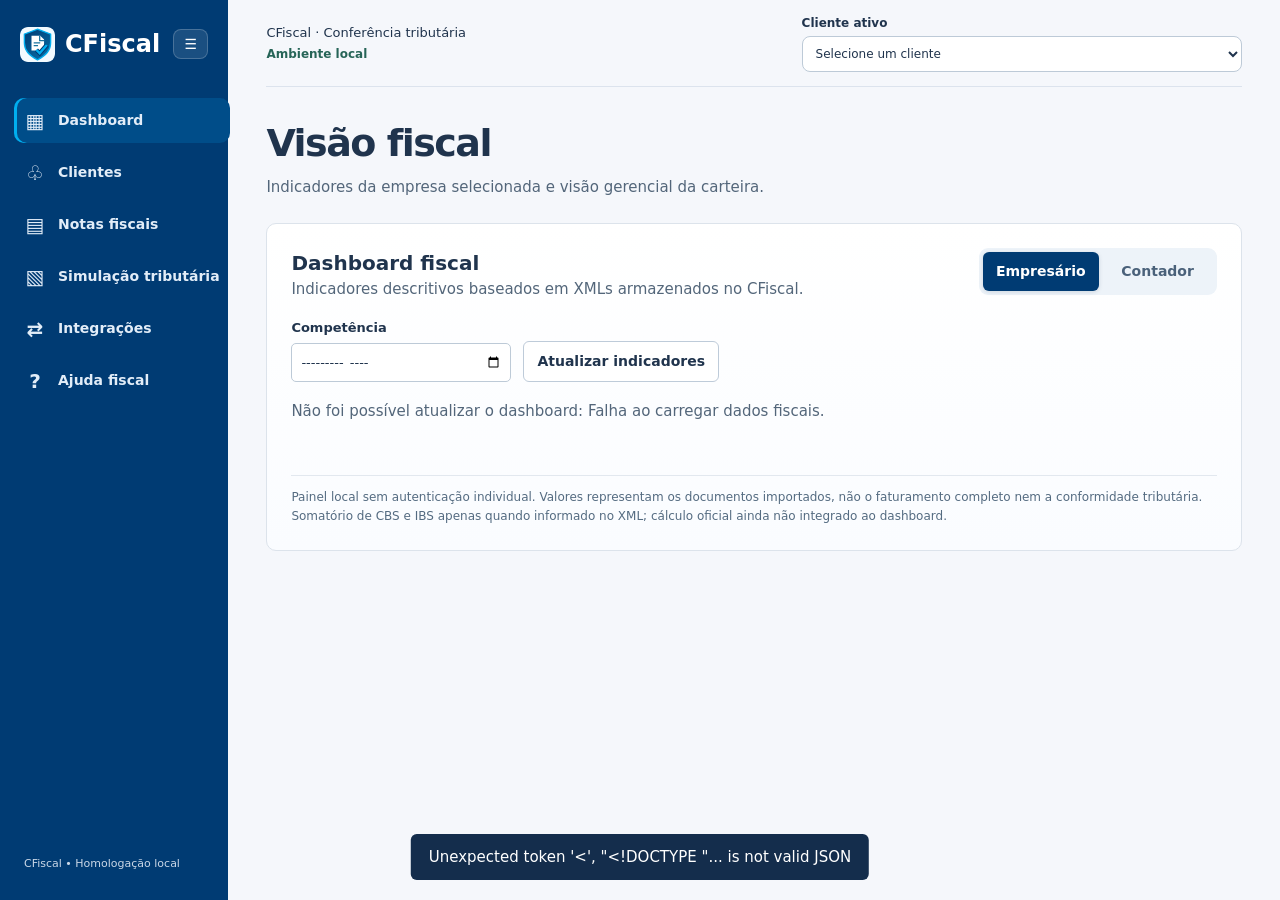
==== web/index.html @ ae5151ac "docs(ui): corrigir periodos RBT12 e referencia consult para janeiro 2027" ====
<!doctype html><html lang="pt-BR"><head><meta charset="utf-8"><meta name="viewport" content="width=device-width, initial-scale=1"><title>CFiscal | Dashboard</title><link rel="icon" href="marca.svg?v=2"><link rel="stylesheet" href="componentes/consult-tabs.css"><link rel="stylesheet" href="style.css"><script defer src="componentes/consult-tabs.js"></script><script defer src="app.js"></script><script defer src="dashboard.js"></script><script defer src="simulation.js"></script><script defer src="navigation.js"></script></head><body><aside id="sidebar" class="app-sidebar"><div class="brand"><img src="marca.svg?v=2" alt="Ícone CFiscal"><span class="brand-name">CFiscal</span><button type="button" id="sidebarToggle" title="Recolher ou expandir menu" aria-label="Recolher menu lateral" aria-expanded="true">☰</button></div><nav aria-label="Navegação principal"><a href="#painel" data-nav="painel"><span class="nav-icon">▦</span><span class="nav-label">Dashboard</span></a><a href="#clientes" data-nav="clientes"><span class="nav-icon">♧</span><span class="nav-label">Clientes</span></a><a href="#notas" data-nav="notas"><span class="nav-icon">▤</span><span class="nav-label">Notas fiscais</span></a><a href="#simulacao" data-nav="simulacao"><span class="nav-icon">▧</span><span class="nav-label">Simulação tributária</span></a><a href="#integracoes" data-nav="integracoes"><span class="nav-icon">⇄</span><span class="nav-label">Integrações</span></a><a href="ajuda.html" data-nav="ajuda"><span class="nav-icon">?</span><span class="nav-label">Ajuda fiscal</span></a></nav><small class="sidebar-foot">CFiscal • Homologação local</small></aside><main id="appMain"><header class="workspace-header"><div class="workspace-heading"><span>CFiscal · Conferência tributária</span><b>Ambiente local</b></div><label class="workspace-client">Cliente ativo <select id="clientSelect"><option value="">Selecione um cliente</option></select></label></header><section class="app-view" data-view="painel" id="view-painel" hidden><div class="page-heading"><h1>Visão fiscal</h1><p>Indicadores da empresa selecionada e visão gerencial da carteira.</p></div><section class="sheet dashboard" id="painel" aria-label="Dashboard fiscal"><div class="subhead dashboard-head"><div><h2 id="dashboardTitle">Dashboard fiscal</h2><p id="dashboardDescription">Indicadores descritivos baseados em XMLs armazenados no CFiscal.</p></div><div class="role-picker" aria-label="Visão profissional"><button type="button" id="roleBusiness" class="active" aria-pressed="true">Empresário</button><button type="button" id="roleAccountant" aria-pressed="false">Contador</button></div></div><div class="dashboard-tools"><label>Competência <input type="month" id="dashboardMonth"></label><button id="dashboardRefresh" type="button">Atualizar indicadores</button></div><p id="dashboardContext" role="status">Selecione um cliente para consultar os indicadores.</p><div id="dashboardCards" class="dashboard-cards"></div><div id="dashboardMonthList" class="dashboard-months"></div><div id="accountantClients" class="dashboard-clients" hidden></div><p class="dashboard-disclaimer">Painel local sem autenticação individual. Valores representam os documentos importados, não o faturamento completo nem a conformidade tributária. Somatório de CBS e IBS apenas quando informado no XML; cálculo oficial ainda não integrado ao dashboard.</p></section>
</section><section class="app-view" data-view="clientes" id="view-clientes" hidden><div class="page-heading"><h1>Gestão de clientes</h1><p>Cadastre emitentes e prepare a vinculação dos documentos fiscais.</p></div><section class="sheet" id="clientes"><div class="subhead"><div><h2>Clientes</h2><p>Cadastre a empresa emitente antes de importar suas notas. O vínculo é validado pelo CNPJ informado no XML.</p></div></div><form id="clientForm" class="client-form"><label>Razão social / nome do cliente<input name="nome" maxlength="150" required placeholder="Nome da empresa"></label><label>CNPJ<input name="cnpj" maxlength="18" required placeholder="00.000.000/0000-00"></label><button type="submit" class="primary">Cadastrar cliente</button></form><p id="clientInfo" role="status">Selecione um cliente para visualizar e importar notas. Documentos anteriores sem vínculo ficam em uma fila separada.</p></section>
</section><section class="app-view" data-view="notas" id="view-notas" hidden><section class="title"><div><h1>Conferência fiscal</h1><p>Importe notas de serviço e acompanhe a revisão por empresa.</p></div><div class="actions"><button id="demo">Carregar exemplos</button><button class="primary" id="import">Importar XMLs em lote</button><input hidden type="file" id="files" multiple accept=".xml,application/xml"></div></section>
<details id="receipts" class="sheet receipt" hidden><summary id="batchTitle">Resultado da importação</summary><ul id="batch"></ul></details>
<section class="sheet" id="legacySection" hidden><h2>Notas anteriores sem cliente</h2><p>Esta fila é exclusiva para organizar notas importadas antes do cadastro de clientes. Selecione o cliente com o mesmo CNPJ e use "Vincular" no detalhe da nota. A vinculação a CNPJ diferente é bloqueada.</p><button type="button" id="legacy">Ver notas sem vínculo</button><button type="button" id="backClient" hidden>Voltar ao cliente</button></section><div id="metrics" class="metrics"></div><section class="sheet"><div class="subhead"><div><h2>Fila de notas</h2><p>Conferência da soma do IBS estadual e municipal.</p></div><button id="export">Exportar CSV</button></div>
<div class="filters"><label>Emitente<select id="company"></select></label><label>Competência<input type="month" id="month"></label><label>Resultado<select id="status"><option value="">Todos os resultados</option><option>Valores coincidentes</option><option>Divergência</option><option>Dados insuficientes</option></select></label><label>Revisão<select id="workflow"><option value="">Todas as situações</option><option>Aberta</option><option>Em análise</option><option>Concluída</option><option>Reaberta</option></select></label></div>
<div class="tablewrap"><table><thead><tr><th>Nota / empresa</th><th>Competência</th><th>IBS declarado</th><th>Resultado</th><th>Revisão</th><th></th></tr></thead><tbody id="rows"></tbody></table></div><p id="empty"></p></section>
</section><section class="app-view" data-view="simulacao" id="view-simulacao" hidden>
<div class="page-heading"><h1>Simulação tributária</h1><p>Prepare as informações da empresa para comparar cenários tributários de 2027.</p></div>
<section class="sheet" id="simulationRoadmap"><h2>Etapas do estudo tributário</h2><p>Preencha e salve os dados. O diagnóstico indica o que pode ser calculado e o que ainda depende da contabilidade.</p><div class="sim-steps"><button type="button" data-simstep="dados" class="active">1. Informações da empresa</button><button type="button" data-simstep="diagnostico">2. Diagnóstico e pendências</button><button type="button" data-simstep="resultados">3. Resultados e cenários</button></div><div id="simulationProgress" class="simulation-progress" role="status">Selecione a empresa e informe os dados disponíveis.</div></section>
<section class="sheet sim-panel" data-sim-panel="dados"><div class="subhead"><div><h2>Dados da empresa</h2><p>Informações locais, vinculadas ao cliente selecionado no cabeçalho. Não são extraídas automaticamente de uma única NFS-e.</p></div></div>
<div class="simulation-explain"><strong>Referência para testar com a Consult Services</strong><p>Você informou faturamento de R$ 13.000 por mês durante 2026, sem empregados e sem retirada de pró-labore. Isso permite projetar R$ 156.000 para o ano de 2027. Para o RBT12 de janeiro/2027, confirme separadamente a receita de dezembro/2025 a novembro/2026.</p><button type="button" id="simulationExample" class="sim-reference-button">Usar esses valores como hipótese</button><p><small>O exemplo preenche somente receita, projeção, equipe e pró-labore. Folha elegível, despesas e enquadramento da atividade permanecem pendentes. Não é uma confirmação contábil.</small></p></div>
<div id="simulationWarnings" class="simulation-warning" role="alert" hidden></div>
<div class="simulation-explain"><strong>Como preencher este estudo?</strong><p>Informe os dados dos últimos 12 meses e as projeções da empresa. O sistema explica cada parâmetro e não presume que uma única nota represente todo o faturamento.</p><p>Os valores devem ser confirmados com os relatórios contábeis e o PGDAS-D antes de qualquer decisão tributária.</p></div>
<form id="simulationForm" class="simulation-form">
<label>Competência de referência para RBT12 <span class="field-hint">Para competências de 2027, a referência legal considera os 12 meses anteriores ao mês imediatamente precedente à apuração. Janeiro/2027 utiliza dezembro/2025 a novembro/2026. Não copie automaticamente a receita anual de 2026.</span><input name="competencia_referencia" type="month" value="2027-01"></label>
<label>Atividade sujeita ao Fator R? <span class="field-hint">A aplicação depende da atividade efetivamente prestada, do CNAE e do anexo tributário confirmado por profissional habilitado. Não presumimos pelo texto da NFS-e.</span><select name="atividade_fator_r"><option value="nao_confirmado">A confirmar com a contabilidade</option><option value="sim">Sim, confirmado</option><option value="nao">Não, confirmado</option></select></label>
<label>Regime confirmado para o estudo <span class="field-hint">Regime cadastral ou de apuração confirmado pelo contador, não apenas o indicado no XML.</span><select name="regime_confirmado"><option value="nao_confirmado">Ainda não confirmado</option><option value="simples">Simples Nacional</option><option value="presumido">Lucro Presumido</option><option value="real">Lucro Real</option></select></label>
<label>Receita bruta acumulada em 12 meses (RBT12, R$)<span class="field-hint">Receita do período legal de referência exibido no topo da tela. Em janeiro/2027, dezembro/2025 a novembro/2026. Confira outras receitas e o demonstrativo contábil.</span><input name="receita_12m" type="number" min="0" step="0.01" placeholder="Informe o RBT12"></label>
<label>Faturamento projetado em 2027 (R$)<span class="field-hint">Previsão anual para comparar cenários. É uma hipótese, não um faturamento já realizado.</span><input name="receita_prevista_2027" type="number" min="0" step="0.01" placeholder="Projeção anual"></label>
<label>Folha elegível acumulada em 12 meses (R$)<span class="field-hint">Total usado para estudar o Fator R, incluindo pró-labore e encargos elegíveis quando aplicáveis. Informe a soma completa, sem duplicar o pró-labore.</span><input name="folha_12m" type="number" min="0" step="0.01" placeholder="Conforme apuração contábil"></label>
<label>Despesas acumuladas em 12 meses (R$)<span class="field-hint">Despesas relevantes para o estudo, a serem classificadas com a contabilidade. Nem toda despesa gera crédito tributário.</span><input name="despesas_12m" type="number" min="0" step="0.01" placeholder="Para avaliação futura de elegibilidade"></label>
<label>Situação da equipe <span class="field-hint">Ajuda a entender se existe folha de empregados além do pró-labore dos sócios.</span><select name="estrutura_equipe"><option value="nao_informado">Ainda não informado</option><option value="so_socios">Somente sócios, sem empregados</option><option value="com_funcionarios">Com empregados</option></select></label>
<label>Pró-labore bruto mensal (R$)<span class="field-hint">Remuneração mensal dos sócios pelo trabalho. Não é distribuição de lucros nem receita da empresa.</span><input name="prolabore_mensal" type="number" min="0" step="0.01" placeholder="Informe o valor bruto mensal"></label>
<div class="simulation-explain simulation-wide"><strong>Fator R, quando aplicável à atividade</strong><p>Em linhas gerais, a relação entre folha elegível e receita bruta dos últimos 12 meses influencia o enquadramento de determinadas atividades nos Anexos III ou V. A referência de 28% não equivale à alíquota de imposto nem indica um pró-labore obrigatório.</p><p>O CFiscal usa apenas a folha total informada para essa estimativa. O pró-labore é coletado separadamente para conferência, sem ser somado novamente.</p><div id="factorPreview" class="factor-preview" role="status" aria-live="polite">Preencha RBT12 e folha elegível para visualizar a proporção informativa.</div><small>Um resultado igual ou superior a 28% não confirma, por si só, que sua atividade esteja sujeita ao Fator R ou que o Anexo III seja aplicável. Consulte seu contador. Quando a folha é zero, podem existir regras específicas de apuração.</small><p><a href="https://normas.receita.fazenda.gov.br/sijut2consulta/link.action?idAto=92278" target="_blank" rel="noopener noreferrer">Resolução CGSN 140/2018, regras do Fator R</a> · <a href="https://www8.receita.fazenda.gov.br/SimplesNacional/Arquivos/manual/PerguntaoSN.pdf" target="_blank" rel="noopener noreferrer">Perguntas e Respostas do Simples Nacional</a></p></div>
<div class="simulation-actions"><button type="submit" class="primary" id="simulationSave">Salvar informações</button><button type="button" id="simulationReload">Recarregar</button><button type="button" data-sim-next="diagnostico">Ver diagnóstico</button></div>
</form><p id="simulationInfo" role="status"></p></section>
<section class="sheet sim-panel" data-sim-panel="diagnostico" hidden><h2>Diagnóstico da empresa e próximos passos</h2><p>Esta análise usa os parâmetros inseridos e não substitui os relatórios oficiais do PGDAS-D.</p><div id="simulationDiagnosis" class="sim-diagnosis" aria-live="polite"></div><div class="simulation-actions"><button type="button" data-sim-next="dados">Editar parâmetros</button><button type="button" class="primary" data-sim-next="resultados">Ver resultados disponíveis</button></div></section>
<section class="sheet sim-panel" data-sim-panel="resultados" hidden><h2>Resultados do estudo | 2027</h2><div id="simulationResults" class="sim-results" aria-live="polite"></div><h2>Comparação de regimes | 2027</h2><p>O CFiscal ainda precisa confirmar enquadramento, fator R quando aplicável, tributos sobre receita e lucro, créditos, opções de IBS/CBS e memória de cálculo antes de apresentar valores devidos.</p><div id="simulationScenarios" class="scenario-grid"></div><p class="dashboard-disclaimer">Nenhum valor de imposto ou economia é calculado nesta etapa. O XML original da empresa permanece intacto. A indicação de regime no documento de 2026 não confirma a situação cadastral efetiva em 2027.</p><div class="simulation-actions"><button type="button" data-sim-next="dados">Editar informações</button><button type="button" data-sim-next="diagnostico">Ver pendências</button></div></section>
</section><section class="app-view" data-view="integracoes" id="view-integracoes" hidden><div class="page-heading"><h1>Integrações fiscais</h1><p>Consulte os recursos de cálculo e geração de DANFSe disponíveis no ambiente local.</p></div><details id="integracoes" class="sheet"><summary>Integrações locais da Receita</summary><p>As calculadoras de Regime Regular e Simples Nacional podem ser acionadas na aba Motores de cada nota. O DANFSe usa o XML original para gerar o PDF. Para iniciar os serviços, consulte INTEGRACOES.md no pacote.</p></details>
</section></main><dialog id="drawer"><div class="subhead"><div><small>Documento fiscal</small><h2 id="detailTitle"></h2></div><button id="close" aria-label="Fechar detalhes">Fechar</button></div>
<div class="cs-tabs" data-consult-tabs><div class="cs-tabs__nav" role="tablist" aria-label="Detalhes da nota">
<button class="cs-tabs__tab" id="t1" role="tab" aria-controls="p1" aria-selected="true">Conferência</button><button class="cs-tabs__tab" id="t2" role="tab" aria-controls="p2">Revisão</button><button class="cs-tabs__tab" id="t3" role="tab" aria-controls="p3">Motores</button></div>
<section class="cs-tabs__panel" role="tabpanel" id="p1" aria-labelledby="t1"><div id="overview"></div><button id="print">Imprimir conferência</button> <button id="pdf">Baixar DANFSe em PDF</button></section>
<section class="cs-tabs__panel" role="tabpanel" id="p2" aria-labelledby="t2" hidden><form id="review"><label>Responsável<input name="responsavel" maxlength="100" required></label><label>Situação<select name="situacao"><option>Em análise</option><option>Concluída</option><option>Reaberta</option></select></label><label>Comentário<textarea name="comentario" maxlength="2000" required></textarea></label><button class="primary">Salvar revisão</button></form><h3>Histórico da revisão</h3><div id="history"></div></section>
<section class="cs-tabs__panel" role="tabpanel" id="p3" aria-labelledby="t3" hidden><p>Os motores consultam os serviços locais da Calculadora de Tributos para a operação selecionada. Eles não validam automaticamente a autenticidade da NFS-e nem determinam o melhor regime empresarial. A consulta exige premissas fiscais confirmadas e pode retornar cálculo simulado.</p><form id="engine"><label>Motor<select id="motor"><option value="regular">Regime Regular</option><option value="simples">Simples Nacional</option></select></label><p id="assumptions"></p><div id="fields" class="fields"></div><button class="primary">Consultar motor local</button></form><div id="evidence"></div></section></div><p id="detailMessage" role="status"></p></dialog><div id="toast" role="status"></div></body></html>
---- web/componentes/consult-tabs.css ----
/* RT-018: abas de formulário. Sem dependências externas. */
.cs-tabs{--cs-primary:#496fc4;--cs-border:#dde3eb;--cs-muted:#f7f9fc;--cs-text:#24364d;color:var(--cs-text);border:1px solid var(--cs-border);border-radius:10px;background:#fff;min-width:0;overflow:hidden}
.cs-tabs__nav{display:flex;gap:3px;overflow-x:auto;scrollbar-width:thin;padding:16px 18px 0;border-bottom:1px solid var(--cs-border);background:#fafbfd}
.cs-tabs__tab{white-space:nowrap;flex-shrink:0;min-height:38px;padding:9px 14px;border:1px solid var(--cs-border);border-bottom:0;border-radius:5px 5px 0 0;background:#f4f6f9;color:#31445e;font:inherit;font-size:13px;cursor:pointer}
.cs-tabs__tab[aria-selected="true"]{background:#fff;color:var(--cs-primary);font-weight:700;box-shadow:inset 0 3px 0 var(--cs-primary)}
.cs-tabs__tab:focus-visible{outline:3px solid #94b9ff;outline-offset:-3px}
.cs-tabs__panel{padding:22px 24px 24px}
.cs-tabs__panel[hidden]{display:none!important}
.cs-tabs__grid{display:grid;grid-template-columns:repeat(12,minmax(0,1fr));gap:16px}
.cs-tabs__field{grid-column:span 6;min-width:0}
.cs-tabs__field--full{grid-column:1/-1}
.cs-tabs__field--third{grid-column:span 4}
.cs-tabs__field label{display:block;margin-bottom:7px;font-size:12px;font-weight:650}
.cs-tabs__field input,.cs-tabs__field select,.cs-tabs__field textarea{width:100%;min-height:38px;padding:9px 11px;border:1px solid #cfd9e6;border-radius:5px;background:#fff;font:inherit;font-size:13px;color:#24364d}
.cs-tabs__field textarea{min-height:94px;resize:vertical}
.cs-tabs__field :is(input,select,textarea):focus-visible{outline:2px solid #9cbcf4;outline-offset:1px}
.cs-tabs__hint{font-size:12px;color:#6d7b8e;margin-top:6px}
.cs-tabs__actions{display:flex;justify-content:flex-end;flex-wrap:wrap;gap:10px;margin-top:24px;padding-top:16px;border-top:1px solid var(--cs-border)}
.cs-tabs__action{border:1px solid #b8c9df;background:#fff;color:#244b86;padding:10px 18px;border-radius:6px;font:inherit;cursor:pointer}
.cs-tabs__action--primary{color:white;background:#315fad;border-color:#315fad}
.cs-tabs__action:focus-visible{outline:3px solid #94b9ff}
.cs-tabs__skeleton{animation:cs-tabs-pulse 1.25s ease-in-out infinite alternate;background:#eef0f3;border-radius:5px;height:38px}
.cs-tabs__skeleton--label{height:12px;width:110px;margin-bottom:8px}
.cs-tabs__skeleton--large{height:150px}
@keyframes cs-tabs-pulse{to{opacity:.52}}
@media(max-width:650px){.cs-tabs__nav{padding:12px 12px 0}.cs-tabs__panel{padding:16px 14px}.cs-tabs__field,.cs-tabs__field--third{grid-column:1/-1}.cs-tabs__actions{justify-content:stretch}.cs-tabs__action{flex:1}}
@media(prefers-reduced-motion:reduce){.cs-tabs__skeleton{animation:none}}
---- web/style.css ----
:root{--consult-primary:#003B73;--consult-accent:#00AEEF}
*{box-sizing:border-box}body{margin:0;background:#f5f7fb;color:#20344d;font:15px/1.5 system-ui,Segoe UI,sans-serif}aside{position:fixed;inset:0 auto 0 0;width:212px;background:var(--consult-primary);color:white;padding:30px 18px;display:flex;flex-direction:column}.brand{display:flex;align-items:center;gap:10px;font-size:26px;font-weight:730}.brand img{width:39px}nav{margin-top:44px}nav a{display:block;color:#e2edf8;text-decoration:none;padding:10px;border-radius:7px;font-size:14px}nav a[aria-current]{background:#004d89}aside small{margin:auto 10px 0;color:#c9d7e7}main{margin-left:212px;padding:0 clamp(18px,3vw,52px) 48px;max-width:1600px}header,.title,.subhead,.actions{display:flex;align-items:center;justify-content:space-between;gap:12px}header{padding:19px 0;border-bottom:1px solid #dce3ed;font-size:13px}header b{font-weight:550;color:#266457}.title{padding:30px 0 24px}h1,h2,h3,p{margin:0}h1{font-size:clamp(26px,3vw,38px);letter-spacing:-.04em}h2{font-size:20px}h3{font-size:16px;margin:20px 0 10px}p,small{color:#53667a}button,input,select,textarea{font:inherit;color:inherit}button{padding:9px 13px;background:white;border:1px solid #becbd9;border-radius:6px;cursor:pointer;font-weight:600;font-size:14px}button:hover{border-color:#496fc4}button:disabled{opacity:.55;cursor:wait}.primary{background:var(--consult-primary);color:white;border-color:var(--consult-primary)}.metrics{display:grid;grid-template-columns:repeat(4,1fr);gap:14px;margin-bottom:22px}.metric,.sheet{background:white;border:1px solid #dce3eb;border-radius:10px}.metric{padding:16px 18px;border-top:3px solid var(--tone)}.metric strong{display:block;font-size:29px}.metric span{font-size:13px;color:#44566d}.sheet{padding:20px;margin-top:16px}.filters,.fields{display:grid;grid-template-columns:repeat(4,minmax(0,1fr));gap:12px}.filters{margin:20px 0}.fields{grid-template-columns:repeat(2,minmax(0,1fr))}label{display:grid;gap:5px;font-size:13px;font-weight:600}input,select,textarea{width:100%;border:1px solid #bdcad7;border-radius:5px;background:white;padding:8px;font-weight:400}textarea{min-height:80px}.tablewrap{overflow:auto}table{border-collapse:collapse;width:100%;white-space:nowrap;text-align:left}th,td{padding:11px 8px;border-bottom:1px solid #e2e8ef;font-size:14px}th{font-size:12px;color:#53667a;background:#f7f9fc}td small{display:block}.pill{display:inline-block;padding:3px 8px;background:#e7f4ed;color:#205d42;border-radius:5px;font-size:12px;font-weight:650}.warn{background:#fff1d7;color:#7c4b03}.missing{background:#edf0f7;color:#435472}#empty{padding:12px;font-size:14px}summary{cursor:pointer;font-weight:600}details p{margin-top:10px}dialog{position:fixed;inset:0 0 0 auto;margin:0;border:0;border-left:1px solid #bccbdc;height:100dvh;max-height:100dvh;width:min(610px,100%);max-width:100%;padding:22px;color:inherit}dialog::backdrop{background:#14284166}dialog>.subhead{margin-bottom:20px}form{display:grid;gap:12px}dl{display:grid;grid-template-columns:1fr 1fr;gap:8px}dt{color:#53667a}dd{margin:0;overflow-wrap:anywhere}pre{white-space:pre-wrap;overflow-wrap:anywhere;background:#f6f8fc;padding:10px}.event{padding:10px 0;border-top:1px solid #dce3eb}.event p{white-space:pre-wrap}#toast:not(:empty){position:fixed;bottom:20px;left:50%;transform:translateX(-50%);background:#142d4c;color:white;padding:12px 18px;border-radius:6px}#detailMessage{margin:12px 0;color:#79471c}button:focus-visible,a:focus-visible,summary:focus-visible{outline:3px solid #6199ec}
@media(max-width:930px){aside{position:static;width:100%;padding:12px 18px;flex-direction:row;align-items:center;justify-content:space-between}aside small,nav a[href="#integracoes"]{display:none}nav{margin:0}main{margin:0}.title{flex-wrap:wrap}.filters,.metrics{grid-template-columns:repeat(2,1fr)}}@media(max-width:550px){.title,.subhead{align-items:flex-start;flex-wrap:wrap}.sheet{padding:12px}.fields{grid-template-columns:1fr}.brand{font-size:21px}.actions{flex-wrap:wrap}.metric{padding:10px}.metrics{gap:8px}}

@media print{body{background:white}body>aside,body>main,#toast,dialog button,.cs-tabs__nav,#p2,#p3,#detailMessage{display:none!important}dialog[open]{position:static;display:block;inset:auto;width:100%;height:auto;border:0;overflow:visible}dialog::backdrop{background:white}.cs-tabs{border:0}#p1{display:block!important}dialog .subhead:before{content:"CFiscal · Ficha de conferência interna";font-weight:bold}}

nav a[aria-current]{box-shadow:inset 3px 0 var(--consult-accent)}.cs-tabs{--cs-primary:var(--consult-primary)}.brand img{border-radius:8px}.primary:hover{background:#004c8c}.receipt{border-left:4px solid var(--consult-accent);margin:0 0 18px}.receipt li{display:flex;align-items:center;justify-content:space-between;gap:12px;padding:6px 0}.receipt ul{padding:0}.help{max-width:1120px}.help .sheet{padding:clamp(16px,3vw,30px)}.help p,.help li{max-width:82ch}.help p+p,.help li+li{margin-top:8px}.help h2{color:var(--consult-primary)}.help a{color:var(--consult-primary)}.help dl{grid-template-columns:minmax(140px,1fr) 3fr}.help dt{font-weight:650}.help dd{padding-bottom:10px}
@media(max-width:930px){nav{display:flex;flex-wrap:wrap}nav a{font-size:13px;padding:7px}}@media(max-width:550px){.help dl{display:block}nav a{font-size:12px}.receipt li{align-items:flex-start;flex-wrap:wrap}}

.client-form{display:grid;grid-template-columns:2fr 1.3fr auto;gap:12px;align-items:end;margin:16px 0}.client-form button{min-height:39px}#clientInfo{margin:8px 0 4px}#legacySection{border-left:4px solid #b7c6d8}#legacySection button{margin:12px 8px 0 0}@media(max-width:750px){.client-form{grid-template-columns:1fr}.client-form button{width:100%}}

.dashboard{margin:18px 0 22px;padding:24px;background:linear-gradient(180deg,#ffffff,#fafcff)}
.dashboard-head{align-items:start;flex-wrap:wrap}.role-picker{display:flex;gap:4px;background:#edf3f9;padding:4px;border-radius:9px}
.role-picker button{border:0;background:transparent;color:#4a617a;min-width:110px}.role-picker button.active{background:#003B73;color:#fff;box-shadow:0 1px 4px #17314c25}
.dashboard-tools{display:flex;align-items:end;gap:12px;margin:18px 0}.dashboard-tools label{width:min(220px,100%)}
.dashboard-cards{display:grid;grid-template-columns:repeat(4,minmax(0,1fr));gap:12px;margin:18px 0}
.dash-card{display:flex;flex-direction:column;gap:7px;text-align:left;border:1px solid #dce5ee;border-radius:10px;padding:15px;min-height:113px;background:#fff}
.dash-card span{font-size:12px;color:#456078}.dash-card strong{font-size:clamp(19px,2vw,27px);line-height:1.2;overflow-wrap:anywhere}
.dash-card small{font-size:11px;color:#6a7e90}.dashboard-months{overflow:auto}.dashboard-months h3,.dashboard-clients h3{margin:18px 0 9px}
.dashboard-clients{overflow:auto}.dashboard-disclaimer{font-size:12px;line-height:1.6;border-top:1px solid #e2e8ef;margin-top:16px;padding-top:12px;color:#546b81}
@media(max-width:1150px){.dashboard-cards{grid-template-columns:repeat(2,minmax(0,1fr))}}
@media(max-width:650px){.dashboard{padding:14px}.dashboard-cards{grid-template-columns:repeat(2,minmax(0,1fr))}.role-picker{width:100%}.role-picker button{flex:1}.dashboard-tools{flex-wrap:wrap}}

.diagnosis-box{border:1px solid #bcd1e1;background:#f5f9fc;border-left:4px solid #1470a7;border-radius:9px;padding:16px;margin:0 0 18px}
.diagnosis-box h3{margin:0 0 8px}.diagnosis-box h3:not(:first-child){margin-top:16px}.diagnosis-box>strong{display:block;font-size:16px;margin-bottom:7px;color:#203b56}
.diagnosis-box p{line-height:1.6}.diagnosis-box dl{font-size:13px;margin:16px 0}.diagnosis-box dt{font-weight:600}.diagnosis-box dd{padding-bottom:6px}
.diagnosis-atencao{border-left-color:#d58e22;background:#fff9ed}.diagnosis-revisao{border-left-color:#8c6bb0;background:#faf8ff}
.diagnosis-sources{display:grid;gap:7px;font-size:13px;margin-top:15px;border-top:1px solid #d8e4ed;padding-top:10px}
.diagnosis-sources a{color:#075c91;overflow-wrap:anywhere}

/* Navegação de produto: telas independentes e sidebar adaptativa (UX-NAV-01) */
.app-view[hidden]{display:none!important}
.app-sidebar{width:228px;transition:width .2s ease;padding:24px 14px}
.app-sidebar .brand{display:flex;align-items:center;gap:10px;white-space:nowrap;padding:2px 6px}
.brand-name{font-size:24px}.app-sidebar .brand img{width:35px}
#sidebarToggle{margin-left:auto;background:rgba(255,255,255,.10);color:white;border:1px solid rgba(255,255,255,.2);border-radius:8px;padding:7px 10px;line-height:1}
.app-sidebar nav{margin-top:34px;display:grid;gap:7px}.app-sidebar nav a{display:flex;align-items:center;gap:12px;border-radius:10px;padding:12px 10px;font-weight:550}
.nav-icon{font-size:20px;line-height:1;width:22px;text-align:center;flex-shrink:0}.nav-label{white-space:nowrap}
.app-sidebar .sidebar-foot{margin:auto 10px 4px;font-size:11px}
body:not(.sidebar-collapsed) #appMain{margin-left:228px}
.sidebar-collapsed .app-sidebar{width:72px;padding:24px 9px}
.sidebar-collapsed .brand{justify-content:center;padding:0}.sidebar-collapsed .brand-name,.sidebar-collapsed .nav-label,.sidebar-collapsed .sidebar-foot{display:none}
.sidebar-collapsed .app-sidebar .brand img{display:none}
.sidebar-collapsed #sidebarToggle{margin:0 auto}
.sidebar-collapsed .app-sidebar nav a{justify-content:center;padding:12px 6px}
.sidebar-collapsed #appMain{margin-left:72px}
.workspace-header{padding:14px 0;gap:18px;min-height:77px}
.workspace-heading{display:grid;gap:3px}.workspace-heading b{font-size:12px}
.workspace-client{width:min(440px,48%);display:grid;gap:4px;font-size:12px}
.workspace-client select{padding:9px;border-radius:8px}
.page-heading{padding:28px 0 12px}.page-heading p{margin-top:4px}
.app-view > .sheet{margin-top:10px}
#view-notas > .title{padding:24px 0 12px}
#view-notas > .metrics{margin-top:18px}
#view-painel .dashboard{margin-top:12px}
#view-clientes .client-form{max-width:950px}
@media(max-width:930px){
  .app-sidebar{position:sticky;top:0;inset:auto;width:100%;flex-direction:row;padding:10px 14px;z-index:10}
  .app-sidebar nav{margin:0;display:flex;gap:4px;flex-wrap:wrap}
  .app-sidebar nav a{padding:8px}.sidebar-collapsed .app-sidebar{width:100%;padding:10px 14px}
  .sidebar-collapsed .app-sidebar .brand img{display:block}
  .sidebar-collapsed .app-sidebar nav a{padding:8px}
  .sidebar-collapsed .nav-label{display:inline}
  .sidebar-collapsed #appMain,body:not(.sidebar-collapsed) #appMain{margin-left:0}
  .workspace-header{flex-wrap:wrap}.workspace-client{width:min(460px,100%)}
}
@media(max-width:600px){
  .app-sidebar{align-items:flex-start;flex-direction:column;gap:8px}
  .app-sidebar nav{width:100%;display:flex;flex-wrap:wrap}
  .app-sidebar nav a{font-size:12px;padding:7px}
  .nav-icon{font-size:15px;width:15px}
  .sidebar-collapsed .app-sidebar nav a .nav-label{display:inline}
  .page-heading{padding:16px 0 10px}
}

.simulation-form{display:grid;grid-template-columns:repeat(2,minmax(0,1fr));gap:15px;margin:20px 0}
.simulation-actions{display:flex;gap:8px;align-items:end;grid-column:1/-1}
#simulationInfo{padding:10px 0;font-size:13px}
.scenario-grid{display:grid;grid-template-columns:repeat(2,minmax(0,1fr));gap:12px;margin:18px 0}
.scenario-card{background:#f7f9fc;border:1px solid #dce3eb;border-radius:10px;padding:16px}
.scenario-card h3{margin:0 0 7px;color:#003b73}.scenario-card p{font-size:13px;line-height:1.5}
.scenario-card small{display:block;margin-top:12px;font-size:12px;color:#6a7786}
.sensitive-service{margin-top:14px;border:1px solid #d9e2eb;padding:12px;border-radius:8px}
.sensitive-service p{white-space:pre-wrap;overflow-wrap:anywhere}
@media(max-width:650px){.simulation-form,.scenario-grid{grid-template-columns:1fr}}

.simulation-form .field-hint{display:block;font-size:12px;line-height:1.5;color:#556a80;font-weight:400;margin:3px 0 4px}
.simulation-explain{padding:15px;border:1px solid #c7dce9;border-radius:10px;background:#f3f8fc;margin:16px 0}
.simulation-explain p{margin-top:8px;line-height:1.55;font-size:13px}
.simulation-wide{grid-column:1/-1;margin:4px 0}.simulation-explain small{display:block;margin-top:9px;color:#526b80}
.factor-preview{margin-top:12px;padding:12px;background:white;border-radius:8px;border:1px solid #d4e0ec;font-weight:600;color:#1a4869}

/* Fluxo guiado da simulação tributária */
.sim-steps{display:flex;gap:8px;flex-wrap:wrap;margin:14px 0}
.sim-steps button{border-radius:9px;padding:10px 14px;background:#edf3f8;color:#194164;border:1px solid #d3dfea}
.sim-steps button.active{background:#003b73;color:white;border-color:#003b73}
.simulation-progress{font-size:13px;padding:10px 12px;border:1px solid #d6e4ee;border-radius:8px;background:#f6f9fd}
.sim-panel[hidden]{display:none!important}
.sim-diagnosis,.sim-results{display:grid;grid-template-columns:repeat(2,minmax(0,1fr));gap:12px;margin:17px 0}
.sim-check{border:1px solid #d7e1eb;border-radius:10px;padding:15px;background:#fafcff;min-width:0}
.sim-check strong{display:block;font-size:14px}
.sim-check span{display:inline-block;margin-top:8px;padding:3px 8px;border-radius:5px;font-size:11px}
.sim-check .sim-ok{background:#e5f3ea;color:#1d6247}.sim-check .sim-pending{background:#f4eee2;color:#805b20}
.sim-check p{margin:9px 0 0;font-size:13px;line-height:1.5}
.sim-summary{grid-column:1/-1;padding:12px;border-left:3px solid #127abb;background:#f0f7fc;font-size:13px}
@media(max-width:710px){.sim-diagnosis,.sim-results{grid-template-columns:1fr}.sim-steps button{flex:1 1 100%}}

.simulation-warning{border:1px solid #d9a054;background:#fff6e7;border-radius:9px;padding:12px 15px;margin:12px 0;color:#70490b}
.simulation-warning p{margin:3px 0;line-height:1.5;font-size:13px}
.simulation-warning[hidden]{display:none!important}
.sim-reference-button{padding:10px 14px;border:1px solid #3674aa;background:#fff;color:#064573;border-radius:8px;margin-top:8px}
.sim-reference-button:disabled{opacity:.45;cursor:not-allowed}
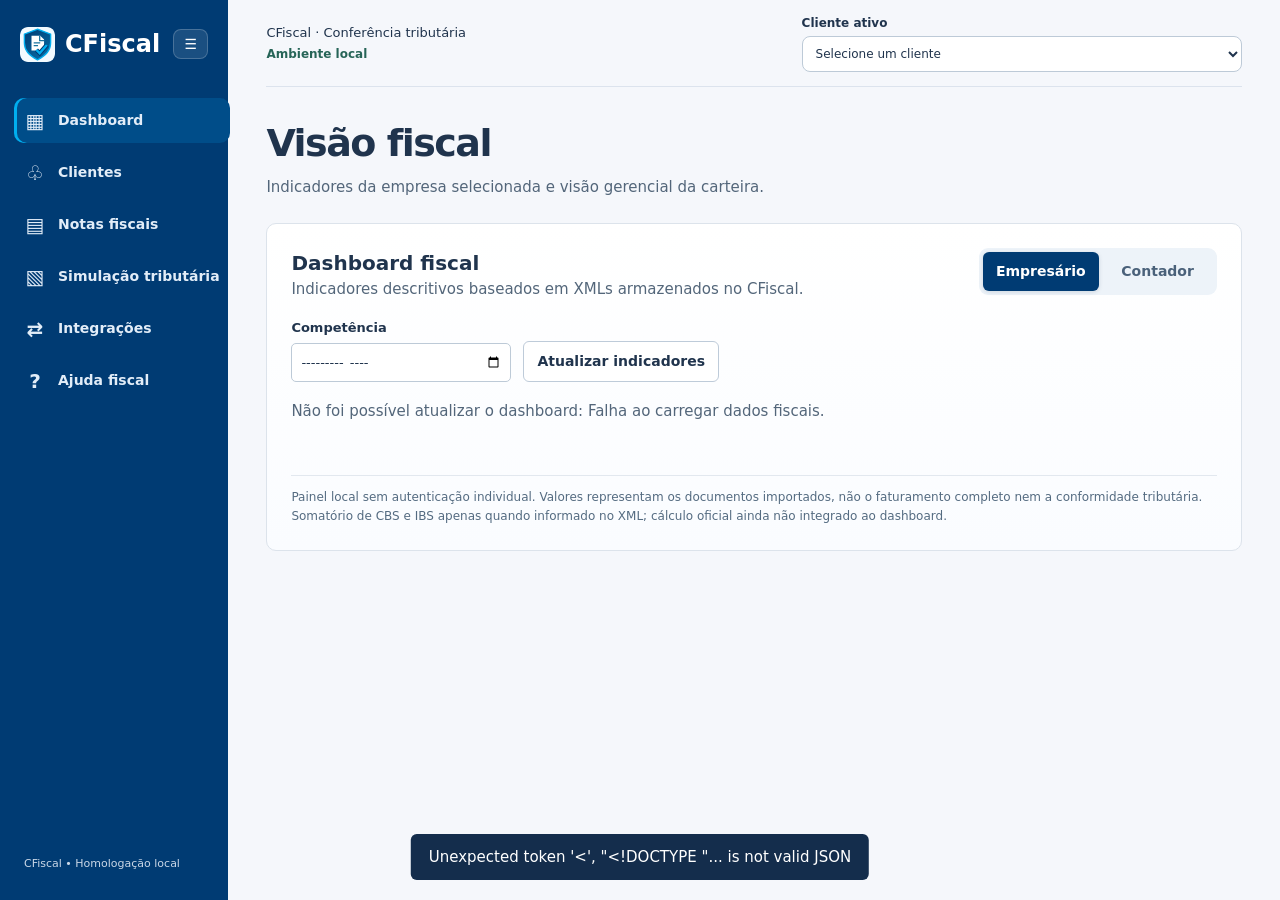
==== commit 44f6165a: "feat: exibir comparativo ilustrativo diretamente nos resultados preliminares" ====
--- a/web/index.html
+++ b/web/index.html
@@ -1,4 +1,4 @@
-<!doctype html><html lang="pt-BR"><head><meta charset="utf-8"><meta name="viewport" content="width=device-width, initial-scale=1"><title>CFiscal | Dashboard</title><link rel="icon" href="marca.svg?v=2"><link rel="stylesheet" href="componentes/consult-tabs.css"><link rel="stylesheet" href="style.css"><script defer src="componentes/consult-tabs.js"></script><script defer src="app.js"></script><script defer src="dashboard.js"></script><script defer src="simulation.js"></script><script defer src="navigation.js"></script></head><body><aside id="sidebar" class="app-sidebar"><div class="brand"><img src="marca.svg?v=2" alt="Ícone CFiscal"><span class="brand-name">CFiscal</span><button type="button" id="sidebarToggle" title="Recolher ou expandir menu" aria-label="Recolher menu lateral" aria-expanded="true">☰</button></div><nav aria-label="Navegação principal"><a href="#painel" data-nav="painel"><span class="nav-icon">▦</span><span class="nav-label">Dashboard</span></a><a href="#clientes" data-nav="clientes"><span class="nav-icon">♧</span><span class="nav-label">Clientes</span></a><a href="#notas" data-nav="notas"><span class="nav-icon">▤</span><span class="nav-label">Notas fiscais</span></a><a href="#simulacao" data-nav="simulacao"><span class="nav-icon">▧</span><span class="nav-label">Simulação tributária</span></a><a href="#integracoes" data-nav="integracoes"><span class="nav-icon">⇄</span><span class="nav-label">Integrações</span></a><a href="ajuda.html" data-nav="ajuda"><span class="nav-icon">?</span><span class="nav-label">Ajuda fiscal</span></a></nav><small class="sidebar-foot">CFiscal • Homologação local</small></aside><main id="appMain"><header class="workspace-header"><div class="workspace-heading"><span>CFiscal · Conferência tributária</span><b>Ambiente local</b></div><label class="workspace-client">Cliente ativo <select id="clientSelect"><option value="">Selecione um cliente</option></select></label></header><section class="app-view" data-view="painel" id="view-painel" hidden><div class="page-heading"><h1>Visão fiscal</h1><p>Indicadores da empresa selecionada e visão gerencial da carteira.</p></div><section class="sheet dashboard" id="painel" aria-label="Dashboard fiscal"><div class="subhead dashboard-head"><div><h2 id="dashboardTitle">Dashboard fiscal</h2><p id="dashboardDescription">Indicadores descritivos baseados em XMLs armazenados no CFiscal.</p></div><div class="role-picker" aria-label="Visão profissional"><button type="button" id="roleBusiness" class="active" aria-pressed="true">Empresário</button><button type="button" id="roleAccountant" aria-pressed="false">Contador</button></div></div><div class="dashboard-tools"><label>Competência <input type="month" id="dashboardMonth"></label><button id="dashboardRefresh" type="button">Atualizar indicadores</button></div><p id="dashboardContext" role="status">Selecione um cliente para consultar os indicadores.</p><div id="dashboardCards" class="dashboard-cards"></div><div id="dashboardMonthList" class="dashboard-months"></div><div id="accountantClients" class="dashboard-clients" hidden></div><p class="dashboard-disclaimer">Painel local sem autenticação individual. Valores representam os documentos importados, não o faturamento completo nem a conformidade tributária. Somatório de CBS e IBS apenas quando informado no XML; cálculo oficial ainda não integrado ao dashboard.</p></section>
+<!doctype html><html lang="pt-BR"><head><meta charset="utf-8"><meta name="viewport" content="width=device-width, initial-scale=1"><title>CFiscal | Dashboard</title><link rel="icon" href="marca.svg?v=2"><link rel="stylesheet" href="componentes/consult-tabs.css"><link rel="stylesheet" href="style.css"><script defer src="componentes/consult-tabs.js"></script><script defer src="app.js"></script><script defer src="dashboard.js"></script><script defer src="preliminary.js"></script><script defer src="simulation.js"></script><script defer src="navigation.js"></script></head><body><aside id="sidebar" class="app-sidebar"><div class="brand"><img src="marca.svg?v=2" alt="Ícone CFiscal"><span class="brand-name">CFiscal</span><button type="button" id="sidebarToggle" title="Recolher ou expandir menu" aria-label="Recolher menu lateral" aria-expanded="true">☰</button></div><nav aria-label="Navegação principal"><a href="#painel" data-nav="painel"><span class="nav-icon">▦</span><span class="nav-label">Dashboard</span></a><a href="#clientes" data-nav="clientes"><span class="nav-icon">♧</span><span class="nav-label">Clientes</span></a><a href="#notas" data-nav="notas"><span class="nav-icon">▤</span><span class="nav-label">Notas fiscais</span></a><a href="#simulacao" data-nav="simulacao"><span class="nav-icon">▧</span><span class="nav-label">Simulação tributária</span></a><a href="#integracoes" data-nav="integracoes"><span class="nav-icon">⇄</span><span class="nav-label">Integrações</span></a><a href="ajuda.html" data-nav="ajuda"><span class="nav-icon">?</span><span class="nav-label">Ajuda fiscal</span></a></nav><small class="sidebar-foot">CFiscal • Homologação local</small></aside><main id="appMain"><header class="workspace-header"><div class="workspace-heading"><span>CFiscal · Conferência tributária</span><b>Ambiente local</b></div><label class="workspace-client">Cliente ativo <select id="clientSelect"><option value="">Selecione um cliente</option></select></label></header><section class="app-view" data-view="painel" id="view-painel" hidden><div class="page-heading"><h1>Visão fiscal</h1><p>Indicadores da empresa selecionada e visão gerencial da carteira.</p></div><section class="sheet dashboard" id="painel" aria-label="Dashboard fiscal"><div class="subhead dashboard-head"><div><h2 id="dashboardTitle">Dashboard fiscal</h2><p id="dashboardDescription">Indicadores descritivos baseados em XMLs armazenados no CFiscal.</p></div><div class="role-picker" aria-label="Visão profissional"><button type="button" id="roleBusiness" class="active" aria-pressed="true">Empresário</button><button type="button" id="roleAccountant" aria-pressed="false">Contador</button></div></div><div class="dashboard-tools"><label>Competência <input type="month" id="dashboardMonth"></label><button id="dashboardRefresh" type="button">Atualizar indicadores</button></div><p id="dashboardContext" role="status">Selecione um cliente para consultar os indicadores.</p><div id="dashboardCards" class="dashboard-cards"></div><div id="dashboardMonthList" class="dashboard-months"></div><div id="accountantClients" class="dashboard-clients" hidden></div><p class="dashboard-disclaimer">Painel local sem autenticação individual. Valores representam os documentos importados, não o faturamento completo nem a conformidade tributária. Somatório de CBS e IBS apenas quando informado no XML; cálculo oficial ainda não integrado ao dashboard.</p></section>
 </section><section class="app-view" data-view="clientes" id="view-clientes" hidden><div class="page-heading"><h1>Gestão de clientes</h1><p>Cadastre emitentes e prepare a vinculação dos documentos fiscais.</p></div><section class="sheet" id="clientes"><div class="subhead"><div><h2>Clientes</h2><p>Cadastre a empresa emitente antes de importar suas notas. O vínculo é validado pelo CNPJ informado no XML.</p></div></div><form id="clientForm" class="client-form"><label>Razão social / nome do cliente<input name="nome" maxlength="150" required placeholder="Nome da empresa"></label><label>CNPJ<input name="cnpj" maxlength="18" required placeholder="00.000.000/0000-00"></label><button type="submit" class="primary">Cadastrar cliente</button></form><p id="clientInfo" role="status">Selecione um cliente para visualizar e importar notas. Documentos anteriores sem vínculo ficam em uma fila separada.</p></section>
 </section><section class="app-view" data-view="notas" id="view-notas" hidden><section class="title"><div><h1>Conferência fiscal</h1><p>Importe notas de serviço e acompanhe a revisão por empresa.</p></div><div class="actions"><button id="demo">Carregar exemplos</button><button class="primary" id="import">Importar XMLs em lote</button><input hidden type="file" id="files" multiple accept=".xml,application/xml"></div></section>
 <details id="receipts" class="sheet receipt" hidden><summary id="batchTitle">Resultado da importação</summary><ul id="batch"></ul></details>
@@ -26,7 +26,7 @@
 <div class="simulation-actions"><button type="submit" class="primary" id="simulationSave">Salvar informações</button><button type="button" id="simulationReload">Recarregar</button><button type="button" data-sim-next="diagnostico">Ver diagnóstico</button></div>
 </form><p id="simulationInfo" role="status"></p></section>
 <section class="sheet sim-panel" data-sim-panel="diagnostico" hidden><h2>Diagnóstico da empresa e próximos passos</h2><p>Esta análise usa os parâmetros inseridos e não substitui os relatórios oficiais do PGDAS-D.</p><div id="simulationDiagnosis" class="sim-diagnosis" aria-live="polite"></div><div class="simulation-actions"><button type="button" data-sim-next="dados">Editar parâmetros</button><button type="button" class="primary" data-sim-next="resultados">Ver resultados disponíveis</button></div></section>
-<section class="sheet sim-panel" data-sim-panel="resultados" hidden><h2>Resultados do estudo | 2027</h2><div id="simulationResults" class="sim-results" aria-live="polite"></div><h2>Comparação de regimes | 2027</h2><p>O CFiscal ainda precisa confirmar enquadramento, fator R quando aplicável, tributos sobre receita e lucro, créditos, opções de IBS/CBS e memória de cálculo antes de apresentar valores devidos.</p><div id="simulationScenarios" class="scenario-grid"></div><p class="dashboard-disclaimer">Nenhum valor de imposto ou economia é calculado nesta etapa. O XML original da empresa permanece intacto. A indicação de regime no documento de 2026 não confirma a situação cadastral efetiva em 2027.</p><div class="simulation-actions"><button type="button" data-sim-next="dados">Editar informações</button><button type="button" data-sim-next="diagnostico">Ver pendências</button></div></section>
+<section class="sheet sim-panel" data-sim-panel="resultados" hidden><h2>Resultados do estudo | 2027</h2><p>Você pode visualizar hipóteses financeiras sem confirmar previamente os dados com a contabilidade. Os valores abaixo são exemplos, não o DAS apurado da empresa.</p><div id="preliminaryExamples" class="preliminary-examples" aria-live="polite"></div><div id="simulationResults" class="sim-results" aria-live="polite"></div><h2>Comparação de regimes | 2027</h2><p>O CFiscal ainda precisa confirmar enquadramento, fator R quando aplicável, tributos sobre receita e lucro, créditos, opções de IBS/CBS e memória de cálculo antes de apresentar valores devidos.</p><div id="simulationScenarios" class="scenario-grid"></div><p class="dashboard-disclaimer">Nenhum valor de imposto ou economia é calculado nesta etapa. O XML original da empresa permanece intacto. A indicação de regime no documento de 2026 não confirma a situação cadastral efetiva em 2027.</p><div class="simulation-actions"><button type="button" data-sim-next="dados">Editar informações</button><button type="button" data-sim-next="diagnostico">Ver pendências</button></div></section>
 </section><section class="app-view" data-view="integracoes" id="view-integracoes" hidden><div class="page-heading"><h1>Integrações fiscais</h1><p>Consulte os recursos de cálculo e geração de DANFSe disponíveis no ambiente local.</p></div><details id="integracoes" class="sheet"><summary>Integrações locais da Receita</summary><p>As calculadoras de Regime Regular e Simples Nacional podem ser acionadas na aba Motores de cada nota. O DANFSe usa o XML original para gerar o PDF. Para iniciar os serviços, consulte INTEGRACOES.md no pacote.</p></details>
 </section></main><dialog id="drawer"><div class="subhead"><div><small>Documento fiscal</small><h2 id="detailTitle"></h2></div><button id="close" aria-label="Fechar detalhes">Fechar</button></div>
 <div class="cs-tabs" data-consult-tabs><div class="cs-tabs__nav" role="tablist" aria-label="Detalhes da nota">
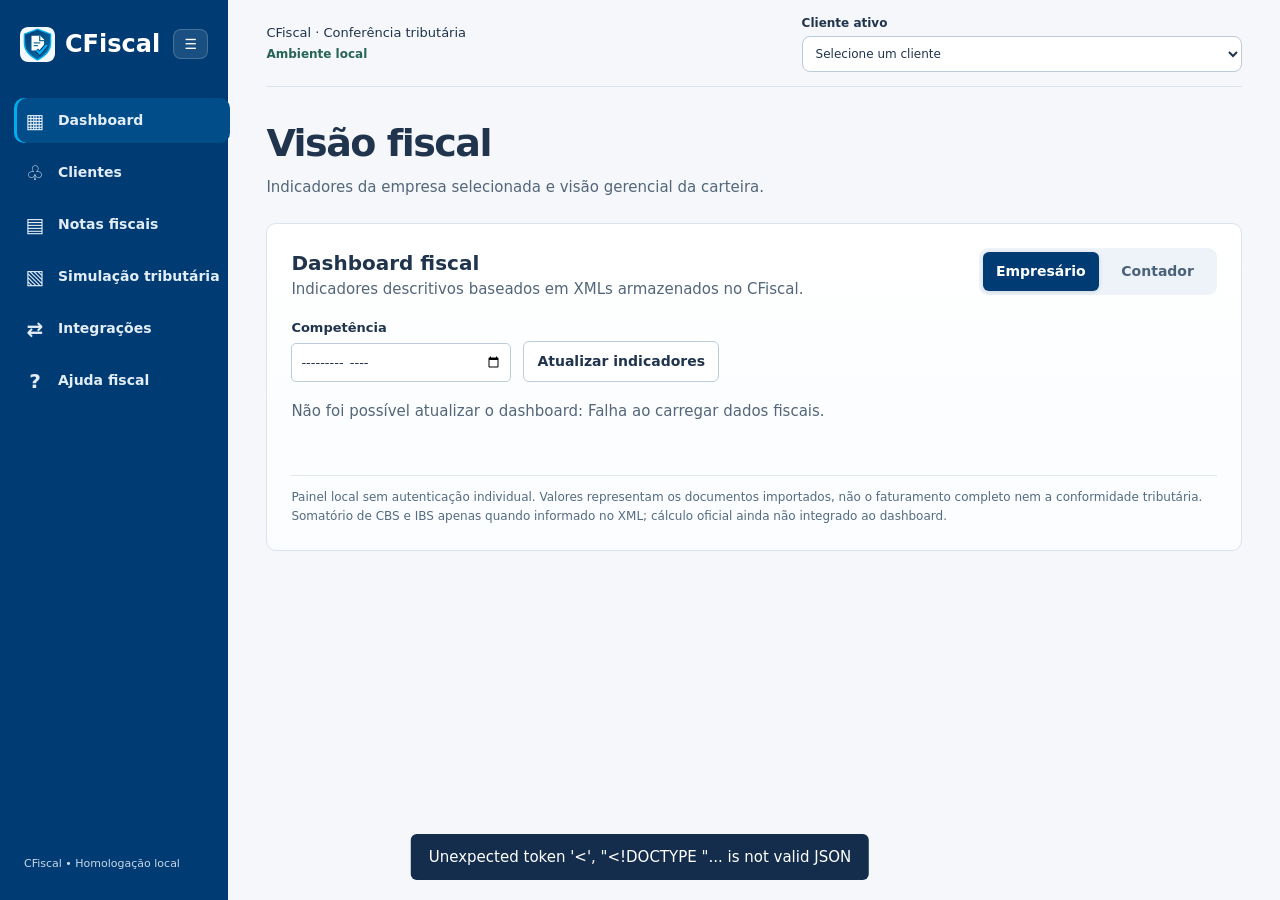
==== commit 255ea07c: "feat: interface de armazenamento local e backup para versao web estatico" ====
--- a/web/index.html
+++ b/web/index.html
@@ -1,5 +1,5 @@
-<!doctype html><html lang="pt-BR"><head><meta charset="utf-8"><meta name="viewport" content="width=device-width, initial-scale=1"><title>CFiscal | Dashboard</title><link rel="icon" href="marca.svg?v=2"><link rel="stylesheet" href="componentes/consult-tabs.css"><link rel="stylesheet" href="style.css"><script defer src="componentes/consult-tabs.js"></script><script defer src="app.js"></script><script defer src="dashboard.js"></script><script defer src="preliminary.js"></script><script defer src="simulation.js"></script><script defer src="navigation.js"></script></head><body><aside id="sidebar" class="app-sidebar"><div class="brand"><img src="marca.svg?v=2" alt="Ícone CFiscal"><span class="brand-name">CFiscal</span><button type="button" id="sidebarToggle" title="Recolher ou expandir menu" aria-label="Recolher menu lateral" aria-expanded="true">☰</button></div><nav aria-label="Navegação principal"><a href="#painel" data-nav="painel"><span class="nav-icon">▦</span><span class="nav-label">Dashboard</span></a><a href="#clientes" data-nav="clientes"><span class="nav-icon">♧</span><span class="nav-label">Clientes</span></a><a href="#notas" data-nav="notas"><span class="nav-icon">▤</span><span class="nav-label">Notas fiscais</span></a><a href="#simulacao" data-nav="simulacao"><span class="nav-icon">▧</span><span class="nav-label">Simulação tributária</span></a><a href="#integracoes" data-nav="integracoes"><span class="nav-icon">⇄</span><span class="nav-label">Integrações</span></a><a href="ajuda.html" data-nav="ajuda"><span class="nav-icon">?</span><span class="nav-label">Ajuda fiscal</span></a></nav><small class="sidebar-foot">CFiscal • Homologação local</small></aside><main id="appMain"><header class="workspace-header"><div class="workspace-heading"><span>CFiscal · Conferência tributária</span><b>Ambiente local</b></div><label class="workspace-client">Cliente ativo <select id="clientSelect"><option value="">Selecione um cliente</option></select></label></header><section class="app-view" data-view="painel" id="view-painel" hidden><div class="page-heading"><h1>Visão fiscal</h1><p>Indicadores da empresa selecionada e visão gerencial da carteira.</p></div><section class="sheet dashboard" id="painel" aria-label="Dashboard fiscal"><div class="subhead dashboard-head"><div><h2 id="dashboardTitle">Dashboard fiscal</h2><p id="dashboardDescription">Indicadores descritivos baseados em XMLs armazenados no CFiscal.</p></div><div class="role-picker" aria-label="Visão profissional"><button type="button" id="roleBusiness" class="active" aria-pressed="true">Empresário</button><button type="button" id="roleAccountant" aria-pressed="false">Contador</button></div></div><div class="dashboard-tools"><label>Competência <input type="month" id="dashboardMonth"></label><button id="dashboardRefresh" type="button">Atualizar indicadores</button></div><p id="dashboardContext" role="status">Selecione um cliente para consultar os indicadores.</p><div id="dashboardCards" class="dashboard-cards"></div><div id="dashboardMonthList" class="dashboard-months"></div><div id="accountantClients" class="dashboard-clients" hidden></div><p class="dashboard-disclaimer">Painel local sem autenticação individual. Valores representam os documentos importados, não o faturamento completo nem a conformidade tributária. Somatório de CBS e IBS apenas quando informado no XML; cálculo oficial ainda não integrado ao dashboard.</p></section>
-</section><section class="app-view" data-view="clientes" id="view-clientes" hidden><div class="page-heading"><h1>Gestão de clientes</h1><p>Cadastre emitentes e prepare a vinculação dos documentos fiscais.</p></div><section class="sheet" id="clientes"><div class="subhead"><div><h2>Clientes</h2><p>Cadastre a empresa emitente antes de importar suas notas. O vínculo é validado pelo CNPJ informado no XML.</p></div></div><form id="clientForm" class="client-form"><label>Razão social / nome do cliente<input name="nome" maxlength="150" required placeholder="Nome da empresa"></label><label>CNPJ<input name="cnpj" maxlength="18" required placeholder="00.000.000/0000-00"></label><button type="submit" class="primary">Cadastrar cliente</button></form><p id="clientInfo" role="status">Selecione um cliente para visualizar e importar notas. Documentos anteriores sem vínculo ficam em uma fila separada.</p></section>
+<!doctype html><html lang="pt-BR"><head><meta charset="utf-8"><meta name="viewport" content="width=device-width, initial-scale=1"><title>CFiscal | Dashboard</title><link rel="icon" href="marca.svg?v=2"><link rel="stylesheet" href="componentes/consult-tabs.css"><link rel="stylesheet" href="style.css"><script defer src="componentes/consult-tabs.js"></script><script defer src="browser-store.js"></script><script defer src="app.js"></script><script defer src="dashboard.js"></script><script defer src="preliminary.js"></script><script defer src="simulation.js"></script><script defer src="navigation.js"></script></head><body><aside id="sidebar" class="app-sidebar"><div class="brand"><img src="marca.svg?v=2" alt="Ícone CFiscal"><span class="brand-name">CFiscal</span><button type="button" id="sidebarToggle" title="Recolher ou expandir menu" aria-label="Recolher menu lateral" aria-expanded="true">☰</button></div><nav aria-label="Navegação principal"><a href="#painel" data-nav="painel"><span class="nav-icon">▦</span><span class="nav-label">Dashboard</span></a><a href="#clientes" data-nav="clientes"><span class="nav-icon">♧</span><span class="nav-label">Clientes</span></a><a href="#notas" data-nav="notas"><span class="nav-icon">▤</span><span class="nav-label">Notas fiscais</span></a><a href="#simulacao" data-nav="simulacao"><span class="nav-icon">▧</span><span class="nav-label">Simulação tributária</span></a><a href="#integracoes" data-nav="integracoes"><span class="nav-icon">⇄</span><span class="nav-label">Integrações</span></a><a href="ajuda.html" data-nav="ajuda"><span class="nav-icon">?</span><span class="nav-label">Ajuda fiscal</span></a></nav><small class="sidebar-foot">CFiscal • Homologação local</small></aside><main id="appMain"><header class="workspace-header"><div class="workspace-heading"><span>CFiscal · Conferência tributária</span><b id="storageModeLabel">Ambiente local</b></div><label class="workspace-client">Cliente ativo <select id="clientSelect"><option value="">Selecione um cliente</option></select></label></header><section class="app-view" data-view="painel" id="view-painel" hidden><div class="page-heading"><h1>Visão fiscal</h1><p>Indicadores da empresa selecionada e visão gerencial da carteira.</p></div><section class="sheet dashboard" id="painel" aria-label="Dashboard fiscal"><div class="subhead dashboard-head"><div><h2 id="dashboardTitle">Dashboard fiscal</h2><p id="dashboardDescription">Indicadores descritivos baseados em XMLs armazenados no CFiscal.</p></div><div class="role-picker" aria-label="Visão profissional"><button type="button" id="roleBusiness" class="active" aria-pressed="true">Empresário</button><button type="button" id="roleAccountant" aria-pressed="false">Contador</button></div></div><div class="dashboard-tools"><label>Competência <input type="month" id="dashboardMonth"></label><button id="dashboardRefresh" type="button">Atualizar indicadores</button></div><p id="dashboardContext" role="status">Selecione um cliente para consultar os indicadores.</p><div id="dashboardCards" class="dashboard-cards"></div><div id="dashboardMonthList" class="dashboard-months"></div><div id="accountantClients" class="dashboard-clients" hidden></div><p class="dashboard-disclaimer">Painel local sem autenticação individual. Valores representam os documentos importados, não o faturamento completo nem a conformidade tributária. Somatório de CBS e IBS apenas quando informado no XML; cálculo oficial ainda não integrado ao dashboard.</p></section>
+</section><section class="app-view" data-view="clientes" id="view-clientes" hidden><div class="page-heading"><h1>Gestão de clientes</h1><p>Cadastre emitentes e prepare a vinculação dos documentos fiscais.</p></div><section class="sheet" id="browserStorageSettings" hidden><h2>Dados armazenados neste navegador</h2><p>Na versão web, os clientes, notas, revisões e simulações ficam apenas no armazenamento local deste navegador e dispositivo. Não são sincronizados nem enviados para a Vercel ou Supabase. Limpar os dados do navegador pode excluir o cadastro. Não use dados sigilosos em equipamentos compartilhados.</p><div class="actions"><button type="button" id="browserBackup">Exportar cópia de segurança (JSON)</button><button type="button" id="browserRestore">Restaurar cópia</button><input hidden type="file" id="browserRestoreFile" accept=".json,application/json"><button type="button" id="browserClear">Apagar dados deste navegador</button></div><p id="browserStorageStatus" role="status"></p></section><section class="sheet" id="clientes"><div class="subhead"><div><h2>Clientes</h2><p>Cadastre a empresa emitente antes de importar suas notas. O vínculo é validado pelo CNPJ informado no XML.</p></div></div><form id="clientForm" class="client-form"><label>Razão social / nome do cliente<input name="nome" maxlength="150" required placeholder="Nome da empresa"></label><label>CNPJ<input name="cnpj" maxlength="18" required placeholder="00.000.000/0000-00"></label><button type="submit" class="primary">Cadastrar cliente</button></form><p id="clientInfo" role="status">Selecione um cliente para visualizar e importar notas. Documentos anteriores sem vínculo ficam em uma fila separada.</p></section>
 </section><section class="app-view" data-view="notas" id="view-notas" hidden><section class="title"><div><h1>Conferência fiscal</h1><p>Importe notas de serviço e acompanhe a revisão por empresa.</p></div><div class="actions"><button id="demo">Carregar exemplos</button><button class="primary" id="import">Importar XMLs em lote</button><input hidden type="file" id="files" multiple accept=".xml,application/xml"></div></section>
 <details id="receipts" class="sheet receipt" hidden><summary id="batchTitle">Resultado da importação</summary><ul id="batch"></ul></details>
 <section class="sheet" id="legacySection" hidden><h2>Notas anteriores sem cliente</h2><p>Esta fila é exclusiva para organizar notas importadas antes do cadastro de clientes. Selecione o cliente com o mesmo CNPJ e use "Vincular" no detalhe da nota. A vinculação a CNPJ diferente é bloqueada.</p><button type="button" id="legacy">Ver notas sem vínculo</button><button type="button" id="backClient" hidden>Voltar ao cliente</button></section><div id="metrics" class="metrics"></div><section class="sheet"><div class="subhead"><div><h2>Fila de notas</h2><p>Conferência da soma do IBS estadual e municipal.</p></div><button id="export">Exportar CSV</button></div>
@@ -26,8 +26,8 @@
 <div class="simulation-actions"><button type="submit" class="primary" id="simulationSave">Salvar informações</button><button type="button" id="simulationReload">Recarregar</button><button type="button" data-sim-next="diagnostico">Ver diagnóstico</button></div>
 </form><p id="simulationInfo" role="status"></p></section>
 <section class="sheet sim-panel" data-sim-panel="diagnostico" hidden><h2>Diagnóstico da empresa e próximos passos</h2><p>Esta análise usa os parâmetros inseridos e não substitui os relatórios oficiais do PGDAS-D.</p><div id="simulationDiagnosis" class="sim-diagnosis" aria-live="polite"></div><div class="simulation-actions"><button type="button" data-sim-next="dados">Editar parâmetros</button><button type="button" class="primary" data-sim-next="resultados">Ver resultados disponíveis</button></div></section>
-<section class="sheet sim-panel" data-sim-panel="resultados" hidden><h2>Resultados do estudo | 2027</h2><p>Você pode visualizar hipóteses financeiras sem confirmar previamente os dados com a contabilidade. Os valores abaixo são exemplos, não o DAS apurado da empresa.</p><div id="preliminaryExamples" class="preliminary-examples" aria-live="polite"></div><div id="simulationResults" class="sim-results" aria-live="polite"></div><h2>Comparação de regimes | 2027</h2><p>O CFiscal ainda precisa confirmar enquadramento, fator R quando aplicável, tributos sobre receita e lucro, créditos, opções de IBS/CBS e memória de cálculo antes de apresentar valores devidos.</p><div id="simulationScenarios" class="scenario-grid"></div><p class="dashboard-disclaimer">Nenhum valor de imposto ou economia é calculado nesta etapa. O XML original da empresa permanece intacto. A indicação de regime no documento de 2026 não confirma a situação cadastral efetiva em 2027.</p><div class="simulation-actions"><button type="button" data-sim-next="dados">Editar informações</button><button type="button" data-sim-next="diagnostico">Ver pendências</button></div></section>
-</section><section class="app-view" data-view="integracoes" id="view-integracoes" hidden><div class="page-heading"><h1>Integrações fiscais</h1><p>Consulte os recursos de cálculo e geração de DANFSe disponíveis no ambiente local.</p></div><details id="integracoes" class="sheet"><summary>Integrações locais da Receita</summary><p>As calculadoras de Regime Regular e Simples Nacional podem ser acionadas na aba Motores de cada nota. O DANFSe usa o XML original para gerar o PDF. Para iniciar os serviços, consulte INTEGRACOES.md no pacote.</p></details>
+<section class="sheet sim-panel" data-sim-panel="resultados" hidden><h2>Resultados do estudo | 2027</h2><p>Você pode visualizar hipóteses financeiras sem confirmar previamente os dados com a contabilidade. Os valores abaixo são exemplos, não o DAS apurado da empresa.</p><div id="preliminaryExamples" class="preliminary-examples" aria-live="polite"></div><section class="scenario-interpretation" aria-labelledby="interpretationHeading"><h3 id="interpretationHeading">Qual cenário pode se aplicar à empresa?</h3><div id="scenarioInterpretation" aria-live="polite"></div></section><div id="simulationResults" class="sim-results" aria-live="polite"></div><h2>Comparação de regimes | 2027</h2><p>O CFiscal ainda precisa confirmar enquadramento, fator R quando aplicável, tributos sobre receita e lucro, créditos, opções de IBS/CBS e memória de cálculo antes de apresentar valores devidos.</p><div id="simulationScenarios" class="scenario-grid"></div><p class="dashboard-disclaimer">Nenhum valor de imposto ou economia é calculado nesta etapa. O XML original da empresa permanece intacto. A indicação de regime no documento de 2026 não confirma a situação cadastral efetiva em 2027.</p><div class="simulation-actions"><button type="button" data-sim-next="dados">Editar informações</button><button type="button" data-sim-next="diagnostico">Ver pendências</button></div></section>
+</section><section class="app-view" data-view="integracoes" id="view-integracoes" hidden><div class="page-heading"><h1>Integrações fiscais</h1><p>Consulte os recursos de cálculo e geração de DANFSe disponíveis no ambiente local.</p></div><details id="integracoes" class="sheet"><summary>Integrações locais da Receita</summary><p>Na versão Python local, as calculadoras de Regime Regular e Simples Nacional podem ser acionadas na aba Motores de cada nota. No modo web com localStorage, esta conexão não existe e nenhuma consulta é executada. O DANFSe usa o XML original para gerar o PDF. Para iniciar os serviços, consulte INTEGRACOES.md no pacote.</p></details>
 </section></main><dialog id="drawer"><div class="subhead"><div><small>Documento fiscal</small><h2 id="detailTitle"></h2></div><button id="close" aria-label="Fechar detalhes">Fechar</button></div>
 <div class="cs-tabs" data-consult-tabs><div class="cs-tabs__nav" role="tablist" aria-label="Detalhes da nota">
 <button class="cs-tabs__tab" id="t1" role="tab" aria-controls="p1" aria-selected="true">Conferência</button><button class="cs-tabs__tab" id="t2" role="tab" aria-controls="p2">Revisão</button><button class="cs-tabs__tab" id="t3" role="tab" aria-controls="p3">Motores</button></div>
--- a/web/style.css
+++ b/web/style.css
@@ -110,3 +110,29 @@
 .simulation-warning[hidden]{display:none!important}
 .sim-reference-button{padding:10px 14px;border:1px solid #3674aa;background:#fff;color:#064573;border-radius:8px;margin-top:8px}
 .sim-reference-button:disabled{opacity:.45;cursor:not-allowed}
+
+/* Exemplos nominais claramente separados do cálculo fiscal oficial */
+.preliminary-examples{border:1px solid #b8d5e9;background:#f6fafc;border-radius:12px;padding:18px;margin:16px 0 22px}
+.preliminary-head h3{font-size:17px;margin:0 0 8px;color:#133957}
+.preliminary-head p{font-size:13px;margin:0 0 12px}
+.preliminary-caution{padding:12px;background:#fff5e8;border-left:3px solid #d59535;border-radius:6px;font-size:13px;line-height:1.5}
+.preliminary-grid{display:grid;grid-template-columns:repeat(2,minmax(0,1fr));gap:12px;margin:14px 0}
+.preliminary-card{border:1px solid #d5e2ec;background:white;border-radius:10px;padding:16px}
+.preliminary-card h4{font-size:13px;margin:0 0 12px}
+.preliminary-card strong{font-size:25px;color:#003b73;display:block}
+.preliminary-card p{margin:4px 0 10px;font-weight:600}
+.preliminary-card small{display:block;font-size:12px;color:#536b7f;line-height:1.6}
+.preliminary-difference{font-size:13px;font-weight:600;margin:12px 0}
+.preliminary-limit{font-size:12px;color:#516a7e;line-height:1.5;margin:12px 0 0}
+.preliminary-empty{padding:12px}.preliminary-empty p{font-size:13px;margin-top:8px}
+@media(max-width:690px){.preliminary-grid{grid-template-columns:1fr}}
+
+/* Interpretação condicional: diferente de simulação de valores */
+.scenario-interpretation{margin:18px 0 22px;padding:18px;border:1px solid #b8d5e9;border-radius:11px;background:#f7fafc}
+.scenario-interpretation h3{font-size:17px;margin:0 0 12px;color:#103d61}
+.scenario-interpretation strong{display:block;font-size:16px;color:#123f68;margin:10px 0}
+.scenario-interpretation p{font-size:13px;line-height:1.6}
+.interpretation-flags{display:flex;flex-wrap:wrap;gap:8px;margin:12px 0}
+.interpretation-flags span{background:#eaf1f7;border-radius:6px;padding:7px 9px;font-size:12px;color:#33536d}
+.interpretation-caution{border-left:3px solid #d99a42;background:#fff7eb;padding:10px 12px;border-radius:5px}
+.interpretation-action{border-left:3px solid #2275af;padding:10px 12px;background:#eaf5fb;border-radius:5px;font-weight:550}
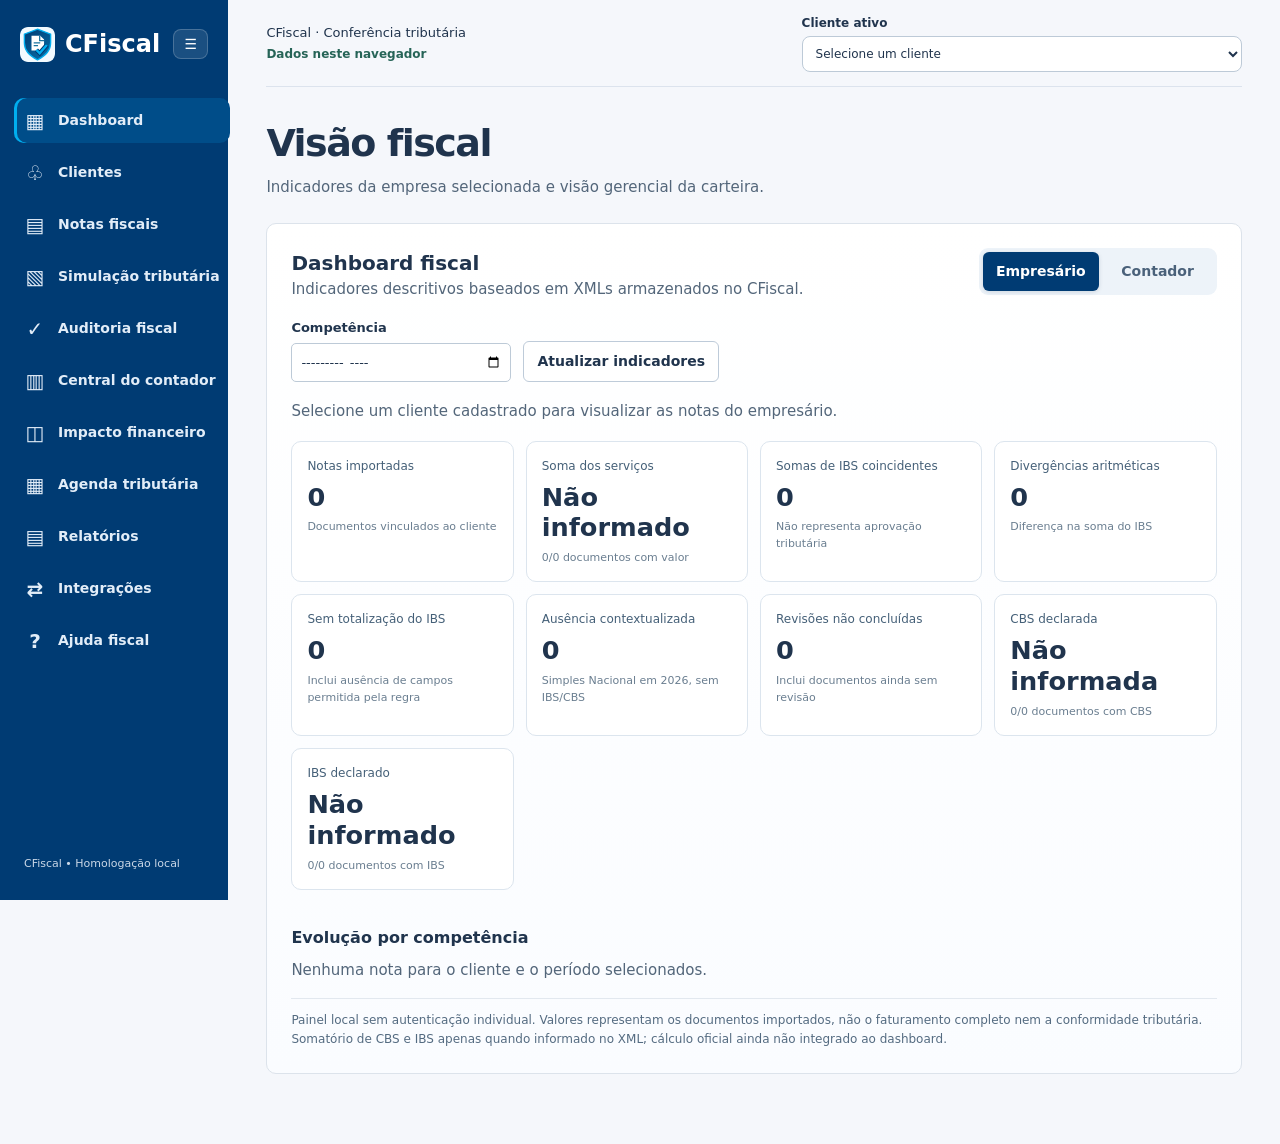
==== commit d9ac2ae8: "feat: telas independentes auditoria, contador, impacto, agenda e relatorios" ====
--- a/web/index.html
+++ b/web/index.html
@@ -1,4 +1,4 @@
-<!doctype html><html lang="pt-BR"><head><meta charset="utf-8"><meta name="viewport" content="width=device-width, initial-scale=1"><title>CFiscal | Dashboard</title><link rel="icon" href="marca.svg?v=2"><link rel="stylesheet" href="componentes/consult-tabs.css"><link rel="stylesheet" href="style.css"><script defer src="componentes/consult-tabs.js"></script><script defer src="browser-store.js"></script><script defer src="app.js"></script><script defer src="dashboard.js"></script><script defer src="preliminary.js"></script><script defer src="simulation.js"></script><script defer src="navigation.js"></script></head><body><aside id="sidebar" class="app-sidebar"><div class="brand"><img src="marca.svg?v=2" alt="Ícone CFiscal"><span class="brand-name">CFiscal</span><button type="button" id="sidebarToggle" title="Recolher ou expandir menu" aria-label="Recolher menu lateral" aria-expanded="true">☰</button></div><nav aria-label="Navegação principal"><a href="#painel" data-nav="painel"><span class="nav-icon">▦</span><span class="nav-label">Dashboard</span></a><a href="#clientes" data-nav="clientes"><span class="nav-icon">♧</span><span class="nav-label">Clientes</span></a><a href="#notas" data-nav="notas"><span class="nav-icon">▤</span><span class="nav-label">Notas fiscais</span></a><a href="#simulacao" data-nav="simulacao"><span class="nav-icon">▧</span><span class="nav-label">Simulação tributária</span></a><a href="#integracoes" data-nav="integracoes"><span class="nav-icon">⇄</span><span class="nav-label">Integrações</span></a><a href="ajuda.html" data-nav="ajuda"><span class="nav-icon">?</span><span class="nav-label">Ajuda fiscal</span></a></nav><small class="sidebar-foot">CFiscal • Homologação local</small></aside><main id="appMain"><header class="workspace-header"><div class="workspace-heading"><span>CFiscal · Conferência tributária</span><b id="storageModeLabel">Ambiente local</b></div><label class="workspace-client">Cliente ativo <select id="clientSelect"><option value="">Selecione um cliente</option></select></label></header><section class="app-view" data-view="painel" id="view-painel" hidden><div class="page-heading"><h1>Visão fiscal</h1><p>Indicadores da empresa selecionada e visão gerencial da carteira.</p></div><section class="sheet dashboard" id="painel" aria-label="Dashboard fiscal"><div class="subhead dashboard-head"><div><h2 id="dashboardTitle">Dashboard fiscal</h2><p id="dashboardDescription">Indicadores descritivos baseados em XMLs armazenados no CFiscal.</p></div><div class="role-picker" aria-label="Visão profissional"><button type="button" id="roleBusiness" class="active" aria-pressed="true">Empresário</button><button type="button" id="roleAccountant" aria-pressed="false">Contador</button></div></div><div class="dashboard-tools"><label>Competência <input type="month" id="dashboardMonth"></label><button id="dashboardRefresh" type="button">Atualizar indicadores</button></div><p id="dashboardContext" role="status">Selecione um cliente para consultar os indicadores.</p><div id="dashboardCards" class="dashboard-cards"></div><div id="dashboardMonthList" class="dashboard-months"></div><div id="accountantClients" class="dashboard-clients" hidden></div><p class="dashboard-disclaimer">Painel local sem autenticação individual. Valores representam os documentos importados, não o faturamento completo nem a conformidade tributária. Somatório de CBS e IBS apenas quando informado no XML; cálculo oficial ainda não integrado ao dashboard.</p></section>
+<!doctype html><html lang="pt-BR"><head><meta charset="utf-8"><meta name="viewport" content="width=device-width, initial-scale=1"><title>CFiscal | Dashboard</title><link rel="icon" href="marca.svg?v=2"><link rel="stylesheet" href="componentes/consult-tabs.css"><link rel="stylesheet" href="style.css"><script defer src="componentes/consult-tabs.js"></script><script defer src="browser-store.js"></script><script defer src="app.js"></script><script defer src="dashboard.js"></script><script defer src="preliminary.js"></script><script defer src="tax-engine.js"></script><script defer src="fiscal-workspace.js"></script><script defer src="simulation.js"></script><script defer src="navigation.js"></script></head><body><aside id="sidebar" class="app-sidebar"><div class="brand"><img src="marca.svg?v=2" alt="Ícone CFiscal"><span class="brand-name">CFiscal</span><button type="button" id="sidebarToggle" title="Recolher ou expandir menu" aria-label="Recolher menu lateral" aria-expanded="true">☰</button></div><nav aria-label="Navegação principal"><a href="#painel" data-nav="painel"><span class="nav-icon">▦</span><span class="nav-label">Dashboard</span></a><a href="#clientes" data-nav="clientes"><span class="nav-icon">♧</span><span class="nav-label">Clientes</span></a><a href="#notas" data-nav="notas"><span class="nav-icon">▤</span><span class="nav-label">Notas fiscais</span></a><a href="#simulacao" data-nav="simulacao"><span class="nav-icon">▧</span><span class="nav-label">Simulação tributária</span></a><a href="#auditoria" data-nav="auditoria"><span class="nav-icon">✓</span><span class="nav-label">Auditoria fiscal</span></a><a href="#contador" data-nav="contador"><span class="nav-icon">▥</span><span class="nav-label">Central do contador</span></a><a href="#impacto" data-nav="impacto"><span class="nav-icon">◫</span><span class="nav-label">Impacto financeiro</span></a><a href="#agenda" data-nav="agenda"><span class="nav-icon">▦</span><span class="nav-label">Agenda tributária</span></a><a href="#relatorios" data-nav="relatorios"><span class="nav-icon">▤</span><span class="nav-label">Relatórios</span></a><a href="#integracoes" data-nav="integracoes"><span class="nav-icon">⇄</span><span class="nav-label">Integrações</span></a><a href="ajuda.html" data-nav="ajuda"><span class="nav-icon">?</span><span class="nav-label">Ajuda fiscal</span></a></nav><small class="sidebar-foot">CFiscal • Homologação local</small></aside><main id="appMain"><header class="workspace-header"><div class="workspace-heading"><span>CFiscal · Conferência tributária</span><b id="storageModeLabel">Ambiente local</b></div><label class="workspace-client">Cliente ativo <select id="clientSelect"><option value="">Selecione um cliente</option></select></label></header><section class="app-view" data-view="painel" id="view-painel" hidden><div class="page-heading"><h1>Visão fiscal</h1><p>Indicadores da empresa selecionada e visão gerencial da carteira.</p></div><section class="sheet dashboard" id="painel" aria-label="Dashboard fiscal"><div class="subhead dashboard-head"><div><h2 id="dashboardTitle">Dashboard fiscal</h2><p id="dashboardDescription">Indicadores descritivos baseados em XMLs armazenados no CFiscal.</p></div><div class="role-picker" aria-label="Visão profissional"><button type="button" id="roleBusiness" class="active" aria-pressed="true">Empresário</button><button type="button" id="roleAccountant" aria-pressed="false">Contador</button></div></div><div class="dashboard-tools"><label>Competência <input type="month" id="dashboardMonth"></label><button id="dashboardRefresh" type="button">Atualizar indicadores</button></div><p id="dashboardContext" role="status">Selecione um cliente para consultar os indicadores.</p><div id="dashboardCards" class="dashboard-cards"></div><div id="dashboardMonthList" class="dashboard-months"></div><div id="accountantClients" class="dashboard-clients" hidden></div><p class="dashboard-disclaimer">Painel local sem autenticação individual. Valores representam os documentos importados, não o faturamento completo nem a conformidade tributária. Somatório de CBS e IBS apenas quando informado no XML; cálculo oficial ainda não integrado ao dashboard.</p></section>
 </section><section class="app-view" data-view="clientes" id="view-clientes" hidden><div class="page-heading"><h1>Gestão de clientes</h1><p>Cadastre emitentes e prepare a vinculação dos documentos fiscais.</p></div><section class="sheet" id="browserStorageSettings" hidden><h2>Dados armazenados neste navegador</h2><p>Na versão web, os clientes, notas, revisões e simulações ficam apenas no armazenamento local deste navegador e dispositivo. Não são sincronizados nem enviados para a Vercel ou Supabase. Limpar os dados do navegador pode excluir o cadastro. Não use dados sigilosos em equipamentos compartilhados.</p><div class="actions"><button type="button" id="browserBackup">Exportar cópia de segurança (JSON)</button><button type="button" id="browserRestore">Restaurar cópia</button><input hidden type="file" id="browserRestoreFile" accept=".json,application/json"><button type="button" id="browserClear">Apagar dados deste navegador</button></div><p id="browserStorageStatus" role="status"></p></section><section class="sheet" id="clientes"><div class="subhead"><div><h2>Clientes</h2><p>Cadastre a empresa emitente antes de importar suas notas. O vínculo é validado pelo CNPJ informado no XML.</p></div></div><form id="clientForm" class="client-form"><label>Razão social / nome do cliente<input name="nome" maxlength="150" required placeholder="Nome da empresa"></label><label>CNPJ<input name="cnpj" maxlength="18" required placeholder="00.000.000/0000-00"></label><button type="submit" class="primary">Cadastrar cliente</button></form><p id="clientInfo" role="status">Selecione um cliente para visualizar e importar notas. Documentos anteriores sem vínculo ficam em uma fila separada.</p></section>
 </section><section class="app-view" data-view="notas" id="view-notas" hidden><section class="title"><div><h1>Conferência fiscal</h1><p>Importe notas de serviço e acompanhe a revisão por empresa.</p></div><div class="actions"><button id="demo">Carregar exemplos</button><button class="primary" id="import">Importar XMLs em lote</button><input hidden type="file" id="files" multiple accept=".xml,application/xml"></div></section>
 <details id="receipts" class="sheet receipt" hidden><summary id="batchTitle">Resultado da importação</summary><ul id="batch"></ul></details>
@@ -27,7 +27,12 @@
 </form><p id="simulationInfo" role="status"></p></section>
 <section class="sheet sim-panel" data-sim-panel="diagnostico" hidden><h2>Diagnóstico da empresa e próximos passos</h2><p>Esta análise usa os parâmetros inseridos e não substitui os relatórios oficiais do PGDAS-D.</p><div id="simulationDiagnosis" class="sim-diagnosis" aria-live="polite"></div><div class="simulation-actions"><button type="button" data-sim-next="dados">Editar parâmetros</button><button type="button" class="primary" data-sim-next="resultados">Ver resultados disponíveis</button></div></section>
 <section class="sheet sim-panel" data-sim-panel="resultados" hidden><h2>Resultados do estudo | 2027</h2><p>Você pode visualizar hipóteses financeiras sem confirmar previamente os dados com a contabilidade. Os valores abaixo são exemplos, não o DAS apurado da empresa.</p><div id="preliminaryExamples" class="preliminary-examples" aria-live="polite"></div><section class="scenario-interpretation" aria-labelledby="interpretationHeading"><h3 id="interpretationHeading">Qual cenário pode se aplicar à empresa?</h3><div id="scenarioInterpretation" aria-live="polite"></div></section><div id="simulationResults" class="sim-results" aria-live="polite"></div><h2>Comparação de regimes | 2027</h2><p>O CFiscal ainda precisa confirmar enquadramento, fator R quando aplicável, tributos sobre receita e lucro, créditos, opções de IBS/CBS e memória de cálculo antes de apresentar valores devidos.</p><div id="simulationScenarios" class="scenario-grid"></div><p class="dashboard-disclaimer">Nenhum valor de imposto ou economia é calculado nesta etapa. O XML original da empresa permanece intacto. A indicação de regime no documento de 2026 não confirma a situação cadastral efetiva em 2027.</p><div class="simulation-actions"><button type="button" data-sim-next="dados">Editar informações</button><button type="button" data-sim-next="diagnostico">Ver pendências</button></div></section>
-</section><section class="app-view" data-view="integracoes" id="view-integracoes" hidden><div class="page-heading"><h1>Integrações fiscais</h1><p>Consulte os recursos de cálculo e geração de DANFSe disponíveis no ambiente local.</p></div><details id="integracoes" class="sheet"><summary>Integrações locais da Receita</summary><p>Na versão Python local, as calculadoras de Regime Regular e Simples Nacional podem ser acionadas na aba Motores de cada nota. No modo web com localStorage, esta conexão não existe e nenhuma consulta é executada. O DANFSe usa o XML original para gerar o PDF. Para iniciar os serviços, consulte INTEGRACOES.md no pacote.</p></details>
+</section><section class="app-view" data-view="auditoria" id="view-auditoria" hidden><div class="page-heading"><h1>Auditoria fiscal de documentos</h1><p>Conferência preliminar em lote, classificando alertas e ausência contextualizada por competência.</p></div><section class="sheet"><div class="subhead"><h2>Documentos do cliente ativo</h2><button type="button" id="auditRefresh">Atualizar análise</button></div><p>As verificações usam dados dos XMLs importados. Assinatura digital, XSD oficial e autorização não são validados nesta versão web.</p><div id="auditSummary" class="fiscal-stats"></div><div id="auditTable" class="table-scroll"></div></section></section>
+<section class="app-view" data-view="contador" id="view-contador" hidden><div class="page-heading"><h1>Central do contador</h1><p>Visão consolidada da carteira e priorização dos documentos que exigem revisão.</p></div><section class="sheet"><div class="subhead"><h2>Carteira de empresas</h2><button type="button" id="accountingRefresh">Atualizar carteira</button></div><div id="accountingSummary" class="fiscal-stats"></div><div id="accountingTable" class="table-scroll"></div><p class="fiscal-disclaimer">A carteira desta versão mostra apenas clientes cadastrados neste navegador, sem colaboração multiusuário e sem diagnóstico de conformidade integral.</p></section></section>
+<section class="app-view" data-view="impacto" id="view-impacto" hidden><div class="page-heading"><h1>Impacto financeiro e formação de preço</h1><p>Simule alterações de margem e preço conforme as hipóteses do Simples Nacional.</p></div><section class="sheet"><h2>Premissas de custo</h2><p>Os cálculos abaixo são exercícios de planejamento, não substituem o fluxo de caixa ou a apuração contábil.</p><form id="impactForm" class="simulation-form"><label>Custos operacionais mensais (R$)<input name="cost" type="number" min="0" step="0.01" placeholder="Informe seus custos totais"></label><label>Margem desejada sobre receita (%)<input name="margin" type="number" min="0" max="95" step="0.1" placeholder="Ex.: 20"></label><div class="simulation-actions"><button class="primary" type="submit">Calcular impacto</button></div></form><div id="impactResults" class="fiscal-stats"></div><p class="fiscal-disclaimer">Preço-alvo = custos mensais ÷ (1 - margem desejada - alíquota efetiva simulada). Não inclui outras obrigações, tributos fora do DAS ou mudanças do volume vendido. Fórmula indisponível quando premissas insuficientes.</p></section></section>
+<section class="app-view" data-view="agenda" id="view-agenda" hidden><div class="page-heading"><h1>Agenda tributária</h1><p>Eventos oficiais de referência e acompanhamento das tarefas da empresa.</p></div><section class="sheet"><h2>Prazos legais de referência</h2><p>Datas publicadas pela Receita Federal. Consulte o órgão antes de realizar opções, pois prazos e procedimentos podem ser atualizados.</p><div id="fiscalDeadlines" class="table-scroll"></div></section><section class="sheet"><h2>Tarefas da empresa no navegador</h2><form id="agendaForm" class="simulation-form"><label>Descrição da tarefa<input name="title" required maxlength="120" placeholder="Ex.: revisar PGDAS-D da competência"></label><label>Prazo interno<input type="date" name="due" required></label><div class="simulation-actions"><button type="submit" class="primary">Adicionar tarefa</button></div></form><div id="agendaTasks"></div><p class="fiscal-disclaimer">Tarefas ficam apenas neste navegador. Não há notificações automáticas, lembretes nem sincronização entre dispositivos.</p></section></section>
+<section class="app-view" data-view="relatorios" id="view-relatorios" hidden><div class="page-heading"><h1>Relatórios fiscais</h1><p>Visão explicativa para empresários e trilha técnica para contadores.</p></div><section class="sheet"><div class="actions"><button type="button" id="reportBusiness" class="primary">Relatório Empresário</button><button type="button" id="reportAccountant">Relatório Contador</button><button type="button" id="reportPrint">Imprimir ou salvar em PDF</button><button type="button" id="reportJson">Exportar relatório JSON</button></div><div id="fiscalReport" class="fiscal-report"></div></section></section>
+<section class="app-view" data-view="integracoes" id="view-integracoes" hidden><div class="page-heading"><h1>Integrações fiscais</h1><p>Consulte os recursos de cálculo e geração de DANFSe disponíveis no ambiente local.</p></div><details id="integracoes" class="sheet"><summary>Integrações locais da Receita</summary><p>Na versão Python local, as calculadoras de Regime Regular e Simples Nacional podem ser acionadas na aba Motores de cada nota. No modo web com localStorage, esta conexão não existe e nenhuma consulta é executada. O DANFSe usa o XML original para gerar o PDF. Para iniciar os serviços, consulte INTEGRACOES.md no pacote.</p></details>
 </section></main><dialog id="drawer"><div class="subhead"><div><small>Documento fiscal</small><h2 id="detailTitle"></h2></div><button id="close" aria-label="Fechar detalhes">Fechar</button></div>
 <div class="cs-tabs" data-consult-tabs><div class="cs-tabs__nav" role="tablist" aria-label="Detalhes da nota">
 <button class="cs-tabs__tab" id="t1" role="tab" aria-controls="p1" aria-selected="true">Conferência</button><button class="cs-tabs__tab" id="t2" role="tab" aria-controls="p2">Revisão</button><button class="cs-tabs__tab" id="t3" role="tab" aria-controls="p3">Motores</button></div>
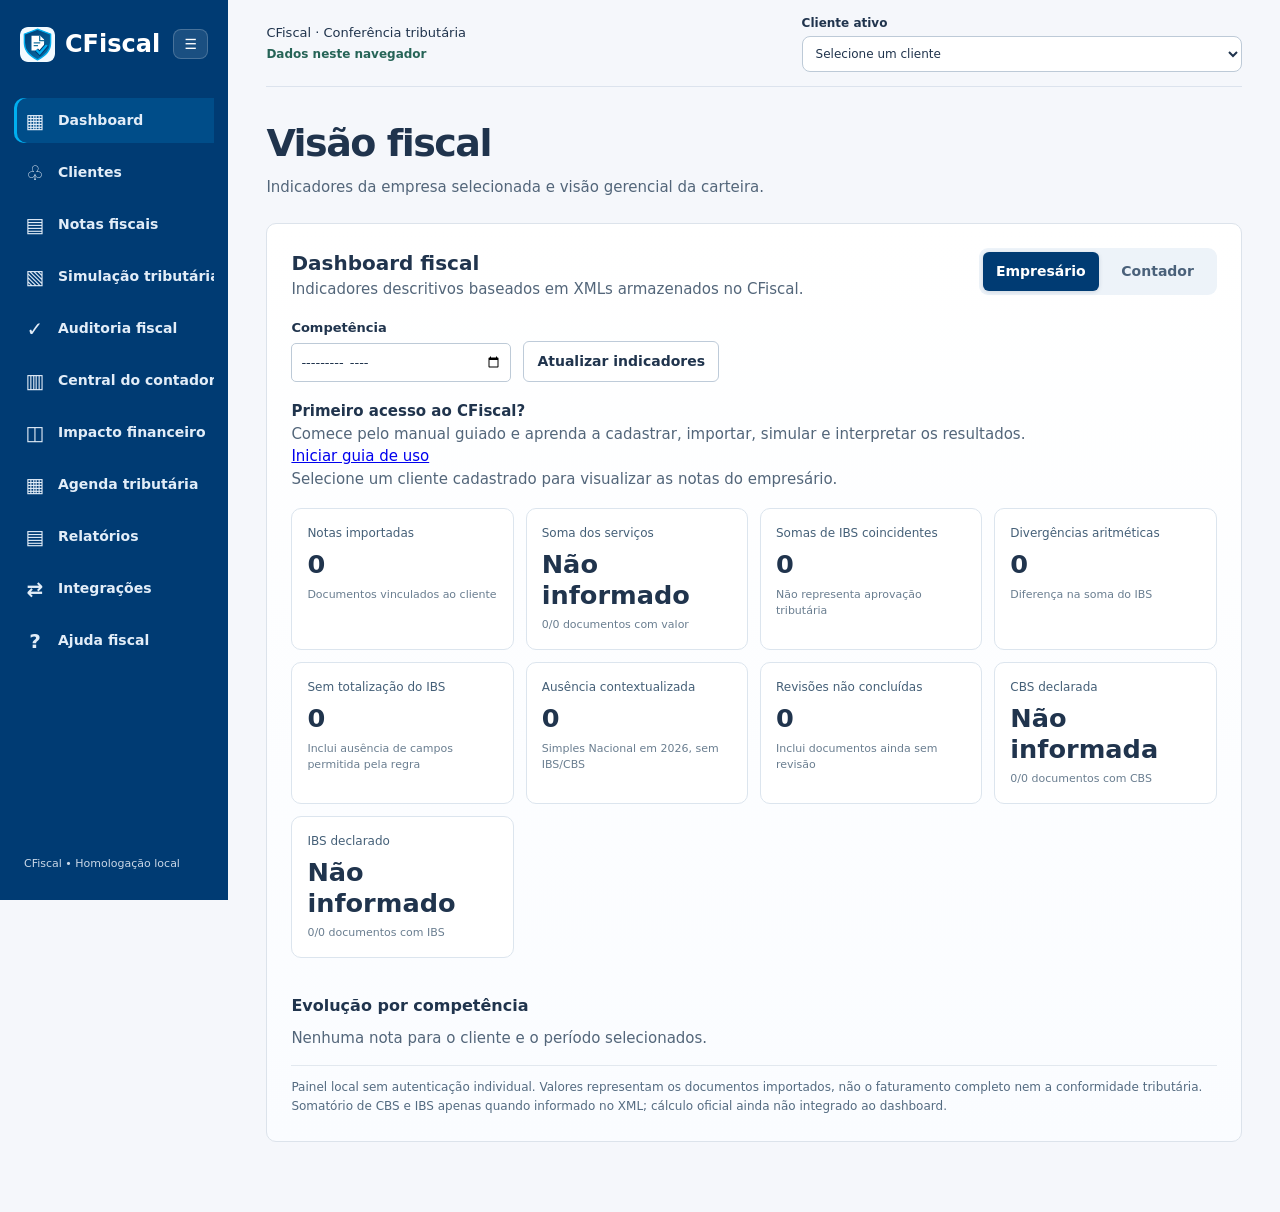
==== commit 8b841a49: "ux: acesso ao manual de primeiro uso no dashboard e simulação" ====
--- a/web/index.html
+++ b/web/index.html
@@ -1,4 +1,4 @@
-<!doctype html><html lang="pt-BR"><head><meta charset="utf-8"><meta name="viewport" content="width=device-width, initial-scale=1"><title>CFiscal | Dashboard</title><link rel="icon" href="marca.svg?v=2"><link rel="stylesheet" href="componentes/consult-tabs.css"><link rel="stylesheet" href="style.css"><script defer src="componentes/consult-tabs.js"></script><script defer src="browser-store.js"></script><script defer src="app.js"></script><script defer src="dashboard.js"></script><script defer src="preliminary.js"></script><script defer src="tax-engine.js"></script><script defer src="fiscal-workspace.js"></script><script defer src="simulation.js"></script><script defer src="navigation.js"></script></head><body><aside id="sidebar" class="app-sidebar"><div class="brand"><img src="marca.svg?v=2" alt="Ícone CFiscal"><span class="brand-name">CFiscal</span><button type="button" id="sidebarToggle" title="Recolher ou expandir menu" aria-label="Recolher menu lateral" aria-expanded="true">☰</button></div><nav aria-label="Navegação principal"><a href="#painel" data-nav="painel"><span class="nav-icon">▦</span><span class="nav-label">Dashboard</span></a><a href="#clientes" data-nav="clientes"><span class="nav-icon">♧</span><span class="nav-label">Clientes</span></a><a href="#notas" data-nav="notas"><span class="nav-icon">▤</span><span class="nav-label">Notas fiscais</span></a><a href="#simulacao" data-nav="simulacao"><span class="nav-icon">▧</span><span class="nav-label">Simulação tributária</span></a><a href="#auditoria" data-nav="auditoria"><span class="nav-icon">✓</span><span class="nav-label">Auditoria fiscal</span></a><a href="#contador" data-nav="contador"><span class="nav-icon">▥</span><span class="nav-label">Central do contador</span></a><a href="#impacto" data-nav="impacto"><span class="nav-icon">◫</span><span class="nav-label">Impacto financeiro</span></a><a href="#agenda" data-nav="agenda"><span class="nav-icon">▦</span><span class="nav-label">Agenda tributária</span></a><a href="#relatorios" data-nav="relatorios"><span class="nav-icon">▤</span><span class="nav-label">Relatórios</span></a><a href="#integracoes" data-nav="integracoes"><span class="nav-icon">⇄</span><span class="nav-label">Integrações</span></a><a href="ajuda.html" data-nav="ajuda"><span class="nav-icon">?</span><span class="nav-label">Ajuda fiscal</span></a></nav><small class="sidebar-foot">CFiscal • Homologação local</small></aside><main id="appMain"><header class="workspace-header"><div class="workspace-heading"><span>CFiscal · Conferência tributária</span><b id="storageModeLabel">Ambiente local</b></div><label class="workspace-client">Cliente ativo <select id="clientSelect"><option value="">Selecione um cliente</option></select></label></header><section class="app-view" data-view="painel" id="view-painel" hidden><div class="page-heading"><h1>Visão fiscal</h1><p>Indicadores da empresa selecionada e visão gerencial da carteira.</p></div><section class="sheet dashboard" id="painel" aria-label="Dashboard fiscal"><div class="subhead dashboard-head"><div><h2 id="dashboardTitle">Dashboard fiscal</h2><p id="dashboardDescription">Indicadores descritivos baseados em XMLs armazenados no CFiscal.</p></div><div class="role-picker" aria-label="Visão profissional"><button type="button" id="roleBusiness" class="active" aria-pressed="true">Empresário</button><button type="button" id="roleAccountant" aria-pressed="false">Contador</button></div></div><div class="dashboard-tools"><label>Competência <input type="month" id="dashboardMonth"></label><button id="dashboardRefresh" type="button">Atualizar indicadores</button></div><p id="dashboardContext" role="status">Selecione um cliente para consultar os indicadores.</p><div id="dashboardCards" class="dashboard-cards"></div><div id="dashboardMonthList" class="dashboard-months"></div><div id="accountantClients" class="dashboard-clients" hidden></div><p class="dashboard-disclaimer">Painel local sem autenticação individual. Valores representam os documentos importados, não o faturamento completo nem a conformidade tributária. Somatório de CBS e IBS apenas quando informado no XML; cálculo oficial ainda não integrado ao dashboard.</p></section>
+<!doctype html><html lang="pt-BR"><head><meta charset="utf-8"><meta name="viewport" content="width=device-width, initial-scale=1"><title>CFiscal | Dashboard</title><link rel="icon" href="marca.svg?v=2"><link rel="stylesheet" href="componentes/consult-tabs.css"><link rel="stylesheet" href="style.css"><script defer src="componentes/consult-tabs.js"></script><script defer src="browser-store.js"></script><script defer src="app.js"></script><script defer src="dashboard.js"></script><script defer src="preliminary.js"></script><script defer src="tax-engine.js"></script><script defer src="fiscal-workspace.js"></script><script defer src="simulation.js"></script><script defer src="navigation.js"></script></head><body><aside id="sidebar" class="app-sidebar"><div class="brand"><img src="marca.svg?v=2" alt="Ícone CFiscal"><span class="brand-name">CFiscal</span><button type="button" id="sidebarToggle" title="Recolher ou expandir menu" aria-label="Recolher menu lateral" aria-expanded="true">☰</button></div><nav aria-label="Navegação principal"><a href="#painel" data-nav="painel"><span class="nav-icon">▦</span><span class="nav-label">Dashboard</span></a><a href="#clientes" data-nav="clientes"><span class="nav-icon">♧</span><span class="nav-label">Clientes</span></a><a href="#notas" data-nav="notas"><span class="nav-icon">▤</span><span class="nav-label">Notas fiscais</span></a><a href="#simulacao" data-nav="simulacao"><span class="nav-icon">▧</span><span class="nav-label">Simulação tributária</span></a><a href="#auditoria" data-nav="auditoria"><span class="nav-icon">✓</span><span class="nav-label">Auditoria fiscal</span></a><a href="#contador" data-nav="contador"><span class="nav-icon">▥</span><span class="nav-label">Central do contador</span></a><a href="#impacto" data-nav="impacto"><span class="nav-icon">◫</span><span class="nav-label">Impacto financeiro</span></a><a href="#agenda" data-nav="agenda"><span class="nav-icon">▦</span><span class="nav-label">Agenda tributária</span></a><a href="#relatorios" data-nav="relatorios"><span class="nav-icon">▤</span><span class="nav-label">Relatórios</span></a><a href="#integracoes" data-nav="integracoes"><span class="nav-icon">⇄</span><span class="nav-label">Integrações</span></a><a href="ajuda.html" data-nav="ajuda"><span class="nav-icon">?</span><span class="nav-label">Ajuda fiscal</span></a></nav><small class="sidebar-foot">CFiscal • Homologação local</small></aside><main id="appMain"><header class="workspace-header"><div class="workspace-heading"><span>CFiscal · Conferência tributária</span><b id="storageModeLabel">Ambiente local</b></div><label class="workspace-client">Cliente ativo <select id="clientSelect"><option value="">Selecione um cliente</option></select></label></header><section class="app-view" data-view="painel" id="view-painel" hidden><div class="page-heading"><h1>Visão fiscal</h1><p>Indicadores da empresa selecionada e visão gerencial da carteira.</p></div><section class="sheet dashboard" id="painel" aria-label="Dashboard fiscal"><div class="subhead dashboard-head"><div><h2 id="dashboardTitle">Dashboard fiscal</h2><p id="dashboardDescription">Indicadores descritivos baseados em XMLs armazenados no CFiscal.</p></div><div class="role-picker" aria-label="Visão profissional"><button type="button" id="roleBusiness" class="active" aria-pressed="true">Empresário</button><button type="button" id="roleAccountant" aria-pressed="false">Contador</button></div></div><div class="dashboard-tools"><label>Competência <input type="month" id="dashboardMonth"></label><button id="dashboardRefresh" type="button">Atualizar indicadores</button></div><div class="help-entry"><div><strong>Primeiro acesso ao CFiscal?</strong><p>Comece pelo manual guiado e aprenda a cadastrar, importar, simular e interpretar os resultados.</p></div><a href="ajuda.html#roteiro">Iniciar guia de uso</a></div><p id="dashboardContext" role="status">Selecione um cliente para consultar os indicadores.</p><div id="dashboardCards" class="dashboard-cards"></div><div id="dashboardMonthList" class="dashboard-months"></div><div id="accountantClients" class="dashboard-clients" hidden></div><p class="dashboard-disclaimer">Painel local sem autenticação individual. Valores representam os documentos importados, não o faturamento completo nem a conformidade tributária. Somatório de CBS e IBS apenas quando informado no XML; cálculo oficial ainda não integrado ao dashboard.</p></section>
 </section><section class="app-view" data-view="clientes" id="view-clientes" hidden><div class="page-heading"><h1>Gestão de clientes</h1><p>Cadastre emitentes e prepare a vinculação dos documentos fiscais.</p></div><section class="sheet" id="browserStorageSettings" hidden><h2>Dados armazenados neste navegador</h2><p>Na versão web, os clientes, notas, revisões e simulações ficam apenas no armazenamento local deste navegador e dispositivo. Não são sincronizados nem enviados para a Vercel ou Supabase. Limpar os dados do navegador pode excluir o cadastro. Não use dados sigilosos em equipamentos compartilhados.</p><div class="actions"><button type="button" id="browserBackup">Exportar cópia de segurança (JSON)</button><button type="button" id="browserRestore">Restaurar cópia</button><input hidden type="file" id="browserRestoreFile" accept=".json,application/json"><button type="button" id="browserClear">Apagar dados deste navegador</button></div><p id="browserStorageStatus" role="status"></p></section><section class="sheet" id="clientes"><div class="subhead"><div><h2>Clientes</h2><p>Cadastre a empresa emitente antes de importar suas notas. O vínculo é validado pelo CNPJ informado no XML.</p></div></div><form id="clientForm" class="client-form"><label>Razão social / nome do cliente<input name="nome" maxlength="150" required placeholder="Nome da empresa"></label><label>CNPJ<input name="cnpj" maxlength="18" required placeholder="00.000.000/0000-00"></label><button type="submit" class="primary">Cadastrar cliente</button></form><p id="clientInfo" role="status">Selecione um cliente para visualizar e importar notas. Documentos anteriores sem vínculo ficam em uma fila separada.</p></section>
 </section><section class="app-view" data-view="notas" id="view-notas" hidden><section class="title"><div><h1>Conferência fiscal</h1><p>Importe notas de serviço e acompanhe a revisão por empresa.</p></div><div class="actions"><button id="demo">Carregar exemplos</button><button class="primary" id="import">Importar XMLs em lote</button><input hidden type="file" id="files" multiple accept=".xml,application/xml"></div></section>
 <details id="receipts" class="sheet receipt" hidden><summary id="batchTitle">Resultado da importação</summary><ul id="batch"></ul></details>
@@ -7,7 +7,7 @@
 <div class="tablewrap"><table><thead><tr><th>Nota / empresa</th><th>Competência</th><th>IBS declarado</th><th>Resultado</th><th>Revisão</th><th></th></tr></thead><tbody id="rows"></tbody></table></div><p id="empty"></p></section>
 </section><section class="app-view" data-view="simulacao" id="view-simulacao" hidden>
 <div class="page-heading"><h1>Simulação tributária</h1><p>Prepare as informações da empresa para comparar cenários tributários de 2027.</p></div>
-<section class="sheet" id="simulationRoadmap"><h2>Etapas do estudo tributário</h2><p>Preencha e salve os dados. O diagnóstico indica o que pode ser calculado e o que ainda depende da contabilidade.</p><div class="sim-steps"><button type="button" data-simstep="dados" class="active">1. Informações da empresa</button><button type="button" data-simstep="diagnostico">2. Diagnóstico e pendências</button><button type="button" data-simstep="resultados">3. Resultados e cenários</button></div><div id="simulationProgress" class="simulation-progress" role="status">Selecione a empresa e informe os dados disponíveis.</div></section>
+<section class="sheet" id="simulationRoadmap"><div class="help-inline"><h2>Etapas do estudo tributário</h2><a href="ajuda.html#simulacao">Entenda cada campo antes de preencher</a></div><p>Preencha e salve os dados. O diagnóstico indica o que pode ser calculado e o que ainda depende da contabilidade.</p><div class="sim-steps"><button type="button" data-simstep="dados" class="active">1. Informações da empresa</button><button type="button" data-simstep="diagnostico">2. Diagnóstico e pendências</button><button type="button" data-simstep="resultados">3. Resultados e cenários</button></div><div id="simulationProgress" class="simulation-progress" role="status">Selecione a empresa e informe os dados disponíveis.</div></section>
 <section class="sheet sim-panel" data-sim-panel="dados"><div class="subhead"><div><h2>Dados da empresa</h2><p>Informações locais, vinculadas ao cliente selecionado no cabeçalho. Não são extraídas automaticamente de uma única NFS-e.</p></div></div>
 <div class="simulation-explain"><strong>Referência para testar com a Consult Services</strong><p>Você informou faturamento de R$ 13.000 por mês durante 2026, sem empregados e sem retirada de pró-labore. Isso permite projetar R$ 156.000 para o ano de 2027. Para o RBT12 de janeiro/2027, confirme separadamente a receita de dezembro/2025 a novembro/2026.</p><button type="button" id="simulationExample" class="sim-reference-button">Usar esses valores como hipótese</button><p><small>O exemplo preenche somente receita, projeção, equipe e pró-labore. Folha elegível, despesas e enquadramento da atividade permanecem pendentes. Não é uma confirmação contábil.</small></p></div>
 <div id="simulationWarnings" class="simulation-warning" role="alert" hidden></div>
@@ -26,7 +26,7 @@
 <div class="simulation-actions"><button type="submit" class="primary" id="simulationSave">Salvar informações</button><button type="button" id="simulationReload">Recarregar</button><button type="button" data-sim-next="diagnostico">Ver diagnóstico</button></div>
 </form><p id="simulationInfo" role="status"></p></section>
 <section class="sheet sim-panel" data-sim-panel="diagnostico" hidden><h2>Diagnóstico da empresa e próximos passos</h2><p>Esta análise usa os parâmetros inseridos e não substitui os relatórios oficiais do PGDAS-D.</p><div id="simulationDiagnosis" class="sim-diagnosis" aria-live="polite"></div><div class="simulation-actions"><button type="button" data-sim-next="dados">Editar parâmetros</button><button type="button" class="primary" data-sim-next="resultados">Ver resultados disponíveis</button></div></section>
-<section class="sheet sim-panel" data-sim-panel="resultados" hidden><h2>Resultados do estudo | 2027</h2><p>Você pode visualizar hipóteses financeiras sem confirmar previamente os dados com a contabilidade. Os valores abaixo são exemplos, não o DAS apurado da empresa.</p><div id="preliminaryExamples" class="preliminary-examples" aria-live="polite"></div><section class="scenario-interpretation" aria-labelledby="interpretationHeading"><h3 id="interpretationHeading">Qual cenário pode se aplicar à empresa?</h3><div id="scenarioInterpretation" aria-live="polite"></div></section><div id="simulationResults" class="sim-results" aria-live="polite"></div><h2>Comparação de regimes | 2027</h2><p>O CFiscal ainda precisa confirmar enquadramento, fator R quando aplicável, tributos sobre receita e lucro, créditos, opções de IBS/CBS e memória de cálculo antes de apresentar valores devidos.</p><div id="simulationScenarios" class="scenario-grid"></div><p class="dashboard-disclaimer">Nenhum valor de imposto ou economia é calculado nesta etapa. O XML original da empresa permanece intacto. A indicação de regime no documento de 2026 não confirma a situação cadastral efetiva em 2027.</p><div class="simulation-actions"><button type="button" data-sim-next="dados">Editar informações</button><button type="button" data-sim-next="diagnostico">Ver pendências</button></div></section>
+<section class="sheet sim-panel" data-sim-panel="resultados" hidden><h2>Resultados do estudo | 2027</h2><p>Você pode visualizar hipóteses financeiras sem confirmar previamente os dados com a contabilidade. Os valores abaixo são exemplos, não o DAS apurado da empresa.</p><div id="taxMemory" class="tax-memory" aria-live="polite"></div><div id="preliminaryExamples" class="preliminary-examples" aria-live="polite"></div><section class="scenario-interpretation" aria-labelledby="interpretationHeading"><h3 id="interpretationHeading">Qual cenário pode se aplicar à empresa?</h3><div id="scenarioInterpretation" aria-live="polite"></div></section><div id="simulationResults" class="sim-results" aria-live="polite"></div><h2>Comparação de regimes | 2027</h2><p>O CFiscal ainda precisa confirmar enquadramento, fator R quando aplicável, tributos sobre receita e lucro, créditos, opções de IBS/CBS e memória de cálculo antes de apresentar valores devidos.</p><div id="simulationScenarios" class="scenario-grid"></div><p class="dashboard-disclaimer">Nenhum valor de imposto ou economia é calculado nesta etapa. O XML original da empresa permanece intacto. A indicação de regime no documento de 2026 não confirma a situação cadastral efetiva em 2027.</p><div class="simulation-actions"><button type="button" data-sim-next="dados">Editar informações</button><button type="button" data-sim-next="diagnostico">Ver pendências</button></div></section>
 </section><section class="app-view" data-view="auditoria" id="view-auditoria" hidden><div class="page-heading"><h1>Auditoria fiscal de documentos</h1><p>Conferência preliminar em lote, classificando alertas e ausência contextualizada por competência.</p></div><section class="sheet"><div class="subhead"><h2>Documentos do cliente ativo</h2><button type="button" id="auditRefresh">Atualizar análise</button></div><p>As verificações usam dados dos XMLs importados. Assinatura digital, XSD oficial e autorização não são validados nesta versão web.</p><div id="auditSummary" class="fiscal-stats"></div><div id="auditTable" class="table-scroll"></div></section></section>
 <section class="app-view" data-view="contador" id="view-contador" hidden><div class="page-heading"><h1>Central do contador</h1><p>Visão consolidada da carteira e priorização dos documentos que exigem revisão.</p></div><section class="sheet"><div class="subhead"><h2>Carteira de empresas</h2><button type="button" id="accountingRefresh">Atualizar carteira</button></div><div id="accountingSummary" class="fiscal-stats"></div><div id="accountingTable" class="table-scroll"></div><p class="fiscal-disclaimer">A carteira desta versão mostra apenas clientes cadastrados neste navegador, sem colaboração multiusuário e sem diagnóstico de conformidade integral.</p></section></section>
 <section class="app-view" data-view="impacto" id="view-impacto" hidden><div class="page-heading"><h1>Impacto financeiro e formação de preço</h1><p>Simule alterações de margem e preço conforme as hipóteses do Simples Nacional.</p></div><section class="sheet"><h2>Premissas de custo</h2><p>Os cálculos abaixo são exercícios de planejamento, não substituem o fluxo de caixa ou a apuração contábil.</p><form id="impactForm" class="simulation-form"><label>Custos operacionais mensais (R$)<input name="cost" type="number" min="0" step="0.01" placeholder="Informe seus custos totais"></label><label>Margem desejada sobre receita (%)<input name="margin" type="number" min="0" max="95" step="0.1" placeholder="Ex.: 20"></label><div class="simulation-actions"><button class="primary" type="submit">Calcular impacto</button></div></form><div id="impactResults" class="fiscal-stats"></div><p class="fiscal-disclaimer">Preço-alvo = custos mensais ÷ (1 - margem desejada - alíquota efetiva simulada). Não inclui outras obrigações, tributos fora do DAS ou mudanças do volume vendido. Fórmula indisponível quando premissas insuficientes.</p></section></section>
--- a/web/style.css
+++ b/web/style.css
@@ -136,3 +136,38 @@
 .interpretation-flags span{background:#eaf1f7;border-radius:6px;padding:7px 9px;font-size:12px;color:#33536d}
 .interpretation-caution{border-left:3px solid #d99a42;background:#fff7eb;padding:10px 12px;border-radius:5px}
 .interpretation-action{border-left:3px solid #2275af;padding:10px 12px;background:#eaf5fb;border-radius:5px;font-weight:550}
+
+/* CFiscal | planejamento tributário, auditoria e relatórios */
+.tax-memory{margin:18px 0;padding:17px;background:#f3f9fd;border:1px solid #b8d5e9;border-radius:11px}
+.tax-memory h3{margin:0 0 10px;font-size:17px;color:#103b63}
+.tax-memory-grid{display:grid;grid-template-columns:repeat(2,minmax(0,1fr));gap:12px}
+.tax-memory-card{min-width:0;padding:15px;border:1px solid #d6e4ee;background:white;border-radius:9px}
+.tax-memory-card h4{margin:0 0 9px}
+.tax-memory-card strong{display:block;font-size:22px;color:#003b73}
+.tax-memory-card p,.tax-memory-card small,.tax-memory-card a{display:block;font-size:12px;line-height:1.55;margin:7px 0}
+.tax-caution,.fiscal-disclaimer{padding:11px 13px;border-left:3px solid #bb944b;background:#fffbf2;font-size:12px;line-height:1.6}
+.fiscal-stats{display:grid;grid-template-columns:repeat(auto-fit,minmax(180px,1fr));gap:12px;margin:16px 0}
+.fiscal-stat{padding:15px;border:1px solid #d7e4ef;border-radius:10px;background:#f8fbfe}
+.fiscal-stat small{display:block;color:#4d6880;font-size:12px}
+.fiscal-stat strong{display:block;font-size:23px;color:#003b73;margin:8px 0}
+.table-scroll{max-width:100%;overflow:auto;margin-top:18px}
+.table-scroll table{min-width:680px}
+.table-scroll td,.table-scroll th{font-size:12px;line-height:1.45;vertical-align:top}
+.fiscal-task{display:flex;align-items:center;gap:14px;border-bottom:1px solid #e3e9f0;padding:13px 4px}
+.fiscal-task span{flex:1;font-size:13px}
+.fiscal-result{padding:15px;border:1px solid #d3dfeb;border-radius:10px;background:#fbfdff;margin:13px 0;break-inside:avoid}
+.fiscal-result h3{font-size:15px}.fiscal-result strong{font-size:21px;color:#003b73}
+.fiscal-result p,.fiscal-result a,.fiscal-result small{display:block;font-size:12px;line-height:1.5}
+.fiscal-report{margin:20px 0;padding:16px;border:1px solid #d8e4ed;background:white;border-radius:10px}
+.fiscal-report p{font-size:13px;line-height:1.65}
+.app-sidebar nav{max-height:calc(100vh - 155px);overflow-y:auto;scrollbar-width:thin}
+@media(max-width:820px){.tax-memory-grid{grid-template-columns:1fr}.app-sidebar nav{max-height:none}}
+@media print{
+  body:has(#view-relatorios:not([hidden])) .app-sidebar,
+  body:has(#view-relatorios:not([hidden])) .workspace-header,
+  body:has(#view-relatorios:not([hidden])) .page-heading,
+  body:has(#view-relatorios:not([hidden])) .sheet>.actions{display:none!important}
+  body:has(#view-relatorios:not([hidden])) #appMain{margin:0!important;padding:0!important}
+  body:has(#view-relatorios:not([hidden])) .sheet{border:none;box-shadow:none}
+  body:has(#view-relatorios:not([hidden])) .fiscal-report{border:none;padding:0}
+}
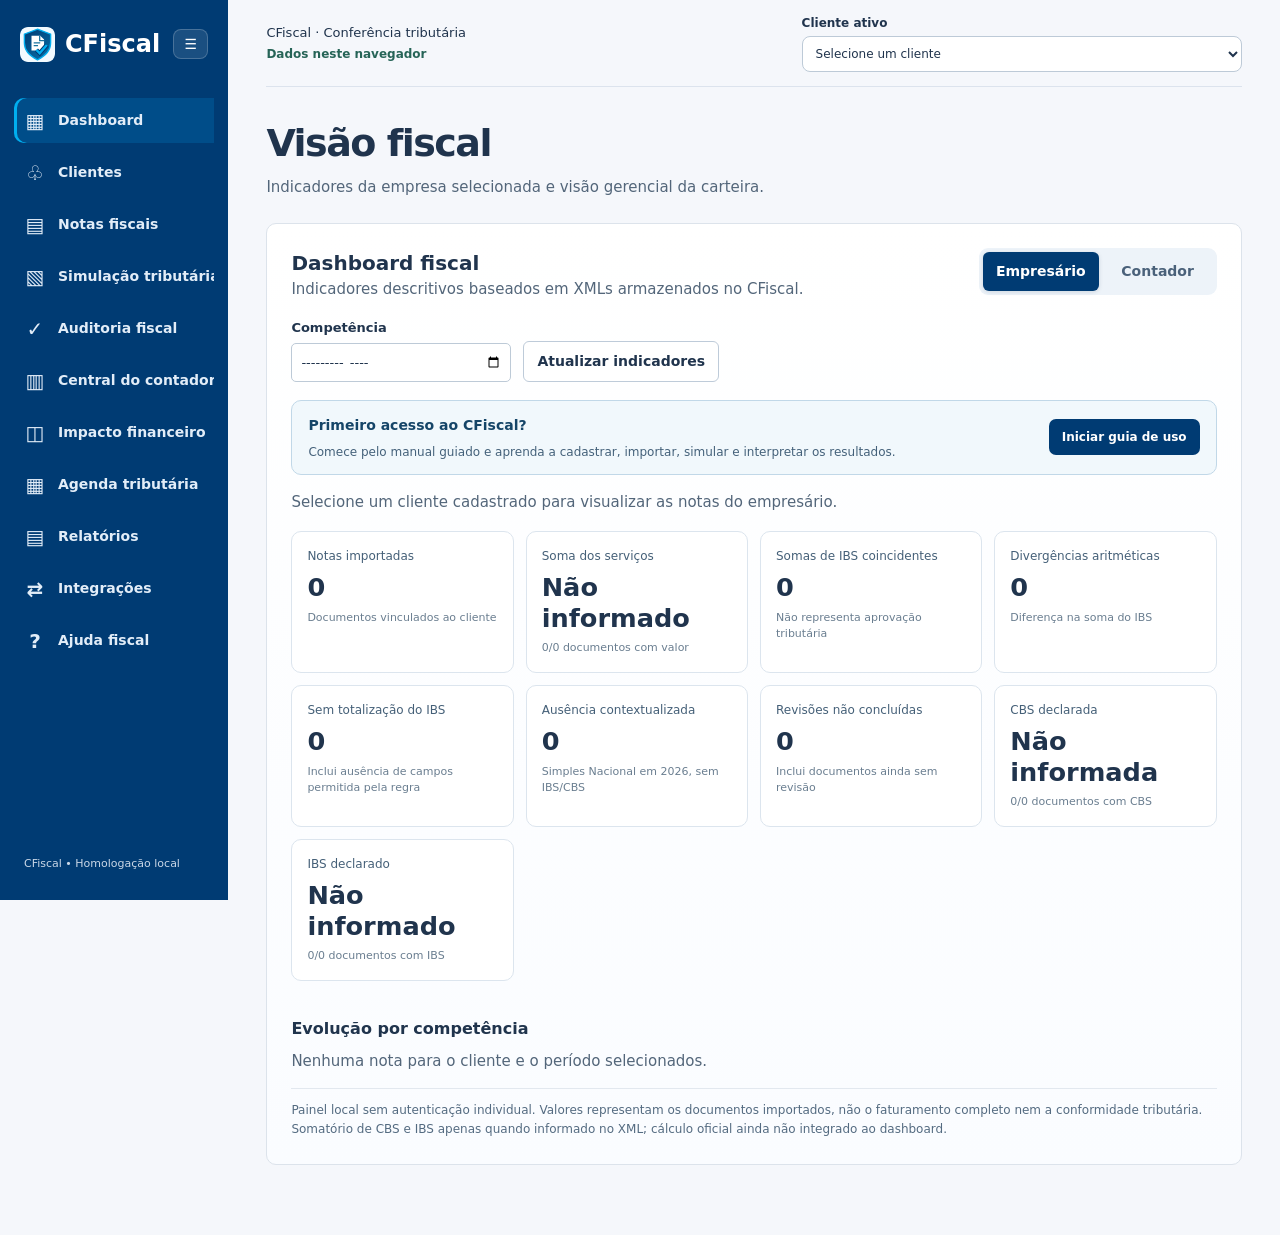
==== commit 70766e6d: "ux: mostrar proxima etapa na lateral da nota com atalho para simulacao" ====
--- a/web/index.html
+++ b/web/index.html
@@ -34,6 +34,10 @@
 <section class="app-view" data-view="relatorios" id="view-relatorios" hidden><div class="page-heading"><h1>Relatórios fiscais</h1><p>Visão explicativa para empresários e trilha técnica para contadores.</p></div><section class="sheet"><div class="actions"><button type="button" id="reportBusiness" class="primary">Relatório Empresário</button><button type="button" id="reportAccountant">Relatório Contador</button><button type="button" id="reportPrint">Imprimir ou salvar em PDF</button><button type="button" id="reportJson">Exportar relatório JSON</button></div><div id="fiscalReport" class="fiscal-report"></div></section></section>
 <section class="app-view" data-view="integracoes" id="view-integracoes" hidden><div class="page-heading"><h1>Integrações fiscais</h1><p>Consulte os recursos de cálculo e geração de DANFSe disponíveis no ambiente local.</p></div><details id="integracoes" class="sheet"><summary>Integrações locais da Receita</summary><p>Na versão Python local, as calculadoras de Regime Regular e Simples Nacional podem ser acionadas na aba Motores de cada nota. No modo web com localStorage, esta conexão não existe e nenhuma consulta é executada. O DANFSe usa o XML original para gerar o PDF. Para iniciar os serviços, consulte INTEGRACOES.md no pacote.</p></details>
 </section></main><dialog id="drawer"><div class="subhead"><div><small>Documento fiscal</small><h2 id="detailTitle"></h2></div><button id="close" aria-label="Fechar detalhes">Fechar</button></div>
+<section class="document-next-step" id="documentNextStep" aria-label="Próxima etapa do CFiscal">
+  <div class="document-next-copy"><strong id="documentStepTitle">Etapa 3 de 8 · Conferência e revisão</strong><p id="documentStepStatus">Confira a situação da revisão e avance para a simulação tributária.</p></div>
+  <div class="document-next-actions"><button type="button" id="documentReviewTab">Abrir revisão</button><button class="primary" type="button" id="documentContinue">Próximo passo: Simulação tributária <span aria-hidden="true">→</span></button></div>
+</section>
 <div class="cs-tabs" data-consult-tabs><div class="cs-tabs__nav" role="tablist" aria-label="Detalhes da nota">
 <button class="cs-tabs__tab" id="t1" role="tab" aria-controls="p1" aria-selected="true">Conferência</button><button class="cs-tabs__tab" id="t2" role="tab" aria-controls="p2">Revisão</button><button class="cs-tabs__tab" id="t3" role="tab" aria-controls="p3">Motores</button></div>
 <section class="cs-tabs__panel" role="tabpanel" id="p1" aria-labelledby="t1"><div id="overview"></div><button id="print">Imprimir conferência</button> <button id="pdf">Baixar DANFSe em PDF</button></section>
--- a/web/style.css
+++ b/web/style.css
@@ -171,3 +171,11 @@
   body:has(#view-relatorios:not([hidden])) .sheet{border:none;box-shadow:none}
   body:has(#view-relatorios:not([hidden])) .fiscal-report{border:none;padding:0}
 }
+
+/* Ajuda contextual dentro das rotinas */
+.help-entry{display:flex;align-items:center;justify-content:space-between;gap:20px;flex-wrap:wrap;border:1px solid #c1d8e8;background:#f1f8fc;padding:13px 16px;border-radius:10px;margin:12px 0 16px}
+.help-entry strong{font-size:14px;color:#154568}
+.help-entry p{font-size:12px;color:#44617a;line-height:1.5;margin:6px 0 0}
+.help-entry a{display:inline-block;padding:9px 13px;background:#003b73;color:white!important;border-radius:7px;text-decoration:none;font-size:12px;font-weight:700}
+.help-inline{display:flex;align-items:center;justify-content:space-between;gap:16px;flex-wrap:wrap}
+.help-inline a{font-size:12px;font-weight:650;color:#075b99}
